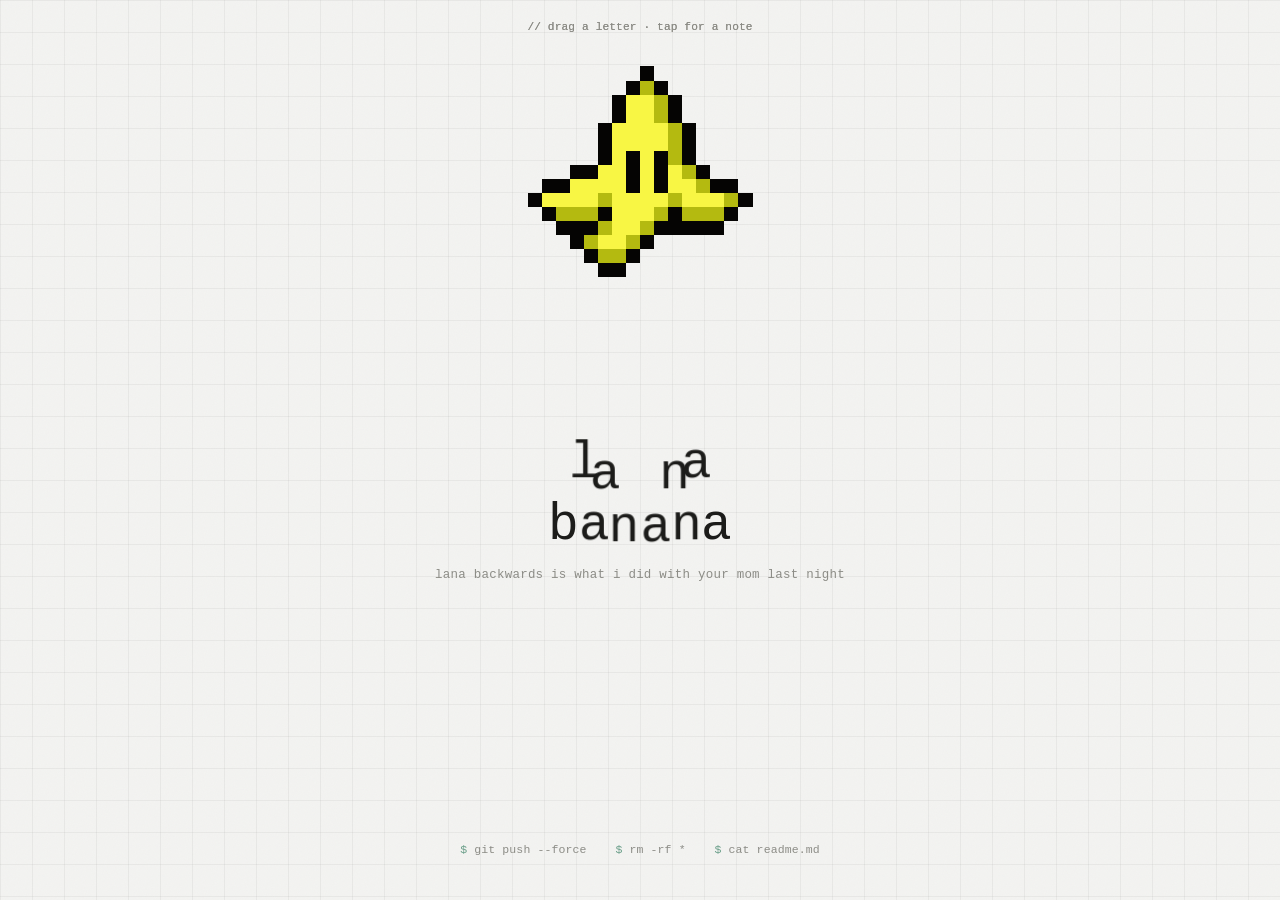
==== index.html @ d3b27286 "lana banana" ====
<!doctype html>
<html lang="en">
  <head>
    <meta charset="UTF-8" />
    <meta
      name="viewport"
      content="width=device-width, initial-scale=1.0, maximum-scale=1.0, user-scalable=no, viewport-fit=cover"
    />
    <meta name="theme-color" content="#f3f3f1" />
    <link
      rel="icon"
      type="image/svg+xml"
      href="data:image/svg+xml,%3Csvg xmlns='http://www.w3.org/2000/svg' viewBox='0 0 64 64'%3E%3Crect width='64' height='64' rx='14' fill='%232f7a5c'/%3E%3Ctext x='9' y='43' font-family='monospace' font-weight='bold' font-size='28' fill='%23fdfdfc'%3E%3E_%3C/text%3E%3C/svg%3E"
    />
    <!-- Primary -->
    <title>-$</title>
    <meta
      name="description"
      content="Friendly developer, pixel artist, and yuri lover. Building cute projects, apps, websites, and sharing things I enjoy."
    />

    <!-- Open Graph (Discord, Facebook, LinkedIn, etc.) -->
    <meta property="og:type" content="website" />
    <meta property="og:site_name" content="Lana" />
    <meta property="og:title" content="-$" />
    <meta
      property="og:description"
      content="Friendly developer, pixel artist, and yuri lover. Building cute projects, apps, websites, and sharing things I enjoy."
    />
    <meta property="og:url" content="https://www.lannna.ca/" />

    <meta property="og:image" content="https://www.lannna.ca/preview.png" />
    <meta
      property="og:image:secure_url"
      content="https://www.lannna.ca/preview.png"
    />
    <meta property="og:image:width" content="1200" />
    <meta property="og:image:height" content="630" />
    <meta property="og:image:type" content="image/png" />

    <!-- Twitter / X -->
    <meta name="twitter:card" content="summary_large_image" />
    <meta name="twitter:title" content="-$" />
    <meta
      name="twitter:description"
      content="Friendly developer, pixel artist, and yuri lover. Building cute projects, apps, websites, and sharing things I enjoy."
    />
    <meta name="twitter:image" content="https://www.lannna.ca/preview.png" />

    <!-- Browser theme -->
    <meta name="theme-color" content="#2f7a5c" />

    <!-- Discord -->
    <meta name="theme-color" content="#2f7a5c" />
    <title>~$</title>
    <style>
      :root {
        --bg: #f3f3f1;
        --card: #fdfdfc;
        --ink: #1c1c1a;
        --accent: #2f7a5c;
        --dim: #8c8c86;
        --line: #dcdcd6;
        --mono:
          "SFMono-Regular", Consolas, "Liberation Mono", Menlo, "Courier New",
          monospace;
      }

      * {
        box-sizing: border-box;
        -webkit-tap-highlight-color: transparent;
      }

      html,
      body {
        margin: 0;
        padding: 0;
        height: 100%;
        background: var(--bg);
        overflow: hidden;
        overscroll-behavior: none;
        touch-action: none;
        -webkit-user-select: none;
        user-select: none;
        -webkit-touch-callout: none;
      }

      body {
        position: relative;
        display: flex;
        flex-direction: column;
        align-items: center;
        justify-content: center;
        font-family: var(--mono);
        cursor: none;
        /* iOS/Android safe areas (notches, home indicator) */
        padding: env(safe-area-inset-top) env(safe-area-inset-right)
          env(safe-area-inset-bottom) env(safe-area-inset-left);
      }

      /* Only fine-pointer (mouse/trackpad) devices get the faux cursor */
      @media (hover: none), (pointer: coarse) {
        body {
          cursor: auto;
        }
        .cursor-box,
        .cursor-caret {
          display: none !important;
        }
      }

      /* ---------- Background texture ---------- */
      .dotgrid {
        position: fixed;
        inset: 0;
        z-index: 0;
        pointer-events: none;
        background-image:
          linear-gradient(rgba(0, 0, 0, 0.045) 1px, transparent 1px),
          linear-gradient(90deg, rgba(0, 0, 0, 0.045) 1px, transparent 1px);
        background-size: 32px 32px;
      }

      .grain {
        position: fixed;
        inset: -50px;
        z-index: 1;
        pointer-events: none;
        opacity: 0.03;
        mix-blend-mode: multiply;
        background-image: url("data:image/svg+xml,%3Csvg xmlns='http://www.w3.org/2000/svg' width='120' height='120'%3E%3Cfilter id='n'%3E%3CfeTurbulence type='fractalNoise' baseFrequency='0.9' numOctaves='2' stitchTiles='stitch'/%3E%3C/filter%3E%3Crect width='100%25' height='100%25' filter='url(%23n)'/%3E%3C/svg%3E");
      }

      canvas {
        position: fixed;
        top: 0;
        left: 0;
        width: 100%;
        height: 100%;
        pointer-events: none;
        z-index: 2;
      }

      /* ---------- Cursor: precise dot + smooth trailing ring ---------- */
      .cursor-caret {
        position: fixed;
        top: 50%;
        left: 50%;
        width: 6px;
        height: 6px;
        border-radius: 50%;
        background: var(--accent);
        pointer-events: none;
        z-index: 8;
        opacity: 0;
        transform: translate(-50%, -50%) scale(1);
        transition:
          transform 0.15s ease,
          opacity 0.15s ease;
      }

      .cursor-caret.ready {
        opacity: 1;
      }

      .cursor-caret.active {
        transform: translate(-50%, -50%) scale(1.8);
        opacity: 0.6;
      }

      .cursor-box {
        position: fixed;
        top: 50%;
        left: 50%;
        width: 30px;
        height: 30px;
        border-radius: 50%;
        border: 1.5px solid rgba(28, 28, 26, 0.28);
        pointer-events: none;
        z-index: 7;
        opacity: 0;
        transform: translate(-50%, -50%) scale(1);
        transition:
          width 0.25s cubic-bezier(0.16, 1, 0.3, 1),
          height 0.25s cubic-bezier(0.16, 1, 0.3, 1),
          border-color 0.25s ease,
          background-color 0.25s ease,
          opacity 0.2s ease;
      }

      .cursor-box.ready {
        opacity: 1;
      }

      .cursor-box.hover {
        width: 56px;
        height: 56px;
        border-color: rgba(47, 122, 92, 0.55);
        background-color: rgba(47, 122, 92, 0.06);
      }

      .cursor-box.active {
        width: 22px;
        height: 22px;
        border-color: rgba(47, 122, 92, 0.9);
      }

      .ripple {
        position: fixed;
        top: 0;
        left: 0;
        width: 14px;
        height: 14px;
        border-radius: 3px;
        border: 1px solid rgba(47, 122, 92, 0.5);
        pointer-events: none;
        z-index: 8;
        transform: translate(-50%, -50%) scale(1);
        opacity: 0.8;
        transition:
          transform 0.5s ease-out,
          opacity 0.5s ease-out;
      }

      /* ---------- Top tagline ---------- */
      .topbar {
        position: fixed;
        top: calc(1.3rem + env(safe-area-inset-top));
        left: 0;
        right: 0;
        z-index: 5;
        display: flex;
        flex-direction: column;
        align-items: center;
        gap: 0.5rem;
        padding: 0 1rem;
        text-align: center;
      }

      footer {
        margin: 0;
        font-family: var(--mono);
        font-size: 0.7rem;
        letter-spacing: 0.01em;
        color: var(--dim);
      }

      @media (hover: none), (pointer: coarse) {
        footer {
          font-size: 0.66rem;
        }
      }

      #phrase {
        position: relative;
        z-index: 3;
        display: flex;
        flex-direction: column;
        align-items: center;
        gap: 0.4em;
        max-width: 92vw;
      }

      .subtitle {
        position: relative;
        z-index: 3;
        margin: 0.9rem 0 0;
        font-family: var(--mono);
        font-size: 0.78rem;
        letter-spacing: 0.02em;
        color: var(--dim);
        text-align: center;
        max-width: 90vw;
        user-select: none;
      }

      .line {
        display: flex;
        justify-content: center;
        flex-wrap: nowrap;
      }

      .letter {
        display: inline-block;
        font-size: clamp(1.5rem, 9vw, 3.2rem);
        color: var(--ink);
        cursor: grab;
        will-change: transform;
        transition: color 0.15s ease;
        touch-action: none;
      }

      /* Tablet / small-desktop step so it doesn't get oversized */
      @media (min-width: 480px) {
        .letter {
          font-size: clamp(1.8rem, 6vw, 3.2rem);
        }
      }

      .letter.space {
        width: 0.5em;
        cursor: default;
      }
      .letter.punct {
        color: var(--dim);
      }

      .letter.pop {
        color: var(--accent);
      }

      .letter.dragging {
        color: var(--accent);
        cursor: grabbing;
      }

      .controls {
        position: fixed;
        bottom: calc(2.2rem + env(safe-area-inset-bottom));
        left: 0;
        right: 0;
        display: flex;
        justify-content: center;
        flex-wrap: wrap;
        gap: 1.2rem 1.4rem;
        padding: 0 1rem;
        z-index: 5;
      }

      .controls button {
        background: none;
        border: none;
        font-family: var(--mono);
        font-size: 0.72rem;
        letter-spacing: 0.01em;
        color: var(--dim);
        cursor: pointer;
        padding: 0.5rem 0.2rem;
        border-bottom: 1px solid transparent;
        transition:
          color 0.2s ease,
          border-color 0.2s ease;
        white-space: nowrap;
        touch-action: manipulation;
        -webkit-user-select: none;
        user-select: none;
      }

      .controls button::before {
        content: "$ ";
        color: var(--accent);
        opacity: 0.7;
      }

      .controls button:hover,
      .controls button:focus-visible {
        color: var(--ink);
        border-color: var(--dim);
      }

      @media (max-width: 420px) {
        .controls {
          gap: 0.9rem 1rem;
          bottom: calc(1.6rem + env(safe-area-inset-bottom));
        }
        .controls button {
          font-size: 0.66rem;
        }
      }

      /* ---------- Modal ---------- */
      .modal-overlay {
        position: fixed;
        inset: 0;
        z-index: 9;
        background: rgba(20, 20, 18, 0.18);
        backdrop-filter: blur(3px);
        display: flex;
        align-items: center;
        justify-content: center;
        opacity: 0;
        pointer-events: none;
        transition: opacity 0.25s ease;
        touch-action: none;
        padding: calc(1rem + env(safe-area-inset-top))
          calc(1rem + env(safe-area-inset-right))
          calc(1rem + env(safe-area-inset-bottom))
          calc(1rem + env(safe-area-inset-left));
      }

      .modal-overlay.active {
        opacity: 1;
        pointer-events: auto;
      }

      .modal-card {
        background: var(--card);
        border: 1px solid var(--line);
        border-radius: 6px;
        padding: 0;
        max-width: 420px;
        width: 100%;
        max-height: 86vh;
        overflow-y: auto;
        box-shadow: 0 24px 60px rgba(0, 0, 0, 0.14);
        transform: translateY(10px) scale(0.98);
        transition: transform 0.25s ease;
        position: relative;
        cursor: default;
        font-family: var(--mono);
        touch-action: pan-y;
        -webkit-user-select: text;
        user-select: text;
      }

      .modal-overlay.active .modal-card {
        transform: translateY(0) scale(1);
      }

      .modal-titlebar {
        display: flex;
        align-items: center;
        gap: 0.4rem;
        padding: 0.6rem 0.8rem;
        background: #ececea;
        border-bottom: 1px solid var(--line);
        font-size: 0.7rem;
        color: var(--dim);
      }

      .modal-titlebar .dot {
        width: 9px;
        height: 9px;
        border-radius: 50%;
        background: #d9d5cf;
      }

      .modal-body {
        padding: 1.8rem 1.8rem 2rem;
      }

      .modal-body .comment {
        color: var(--dim);
        font-size: 0.78rem;
        margin: 0 0 0.9rem;
      }

      .modal-body .line1 {
        margin: 0;
        font-size: 0.86rem;
        line-height: 1.7;
        word-break: break-word;
      }
      .modal-body .kw {
        color: #5a5ad6;
      }
      .modal-body .str {
        color: var(--accent);
      }
      .modal-body .fn {
        color: #b5566a;
      }

      .modal-links {
        display: flex;
        flex-direction: column;
        gap: 0.55rem;
        margin-top: 1.2rem;
        padding-top: 1rem;
        border-top: 1px solid var(--line);
      }

      .modal-link-row {
        display: flex;
        align-items: center;
        justify-content: space-between;
        gap: 0.5rem;
      }

      .modal-link {
        display: inline-flex;
        align-items: center;
        gap: 0.5rem;
        font-size: 0.78rem;
        color: var(--ink);
        text-decoration: none;
        width: fit-content;
        padding: 0.15rem 0;
        border-bottom: 1px solid transparent;
        transition:
          color 0.2s ease,
          border-color 0.2s ease;
        min-width: 0;
      }

      .modal-link span {
        overflow: hidden;
        text-overflow: ellipsis;
        white-space: nowrap;
      }

      .modal-link svg {
        flex-shrink: 0;
        color: var(--dim);
        transition: color 0.2s ease;
      }

      .modal-link:hover,
      .modal-link:focus-visible {
        color: var(--accent);
        border-color: var(--accent);
      }

      .modal-link:hover svg,
      .modal-link:focus-visible svg {
        color: var(--accent);
      }

      .copy-btn {
        flex-shrink: 0;
        display: inline-flex;
        align-items: center;
        justify-content: center;
        width: 26px;
        height: 26px;
        border-radius: 4px;
        border: none;
        background: none;
        color: var(--dim);
        cursor: pointer;
        padding: 0;
        touch-action: manipulation;
        transition:
          color 0.2s ease,
          background-color 0.2s ease;
        position: relative;
      }

      .copy-btn:hover,
      .copy-btn:focus-visible {
        color: var(--accent);
        background-color: rgba(47, 122, 92, 0.08);
      }

      .copy-btn svg {
        width: 13px;
        height: 13px;
      }

      .copy-btn .copy-icon,
      .copy-btn .check-icon {
        position: absolute;
        transition:
          opacity 0.15s ease,
          transform 0.15s ease;
      }

      .copy-btn .check-icon {
        opacity: 0;
        transform: scale(0.6);
        color: var(--accent);
      }

      .copy-btn.copied .copy-icon {
        opacity: 0;
        transform: scale(0.6);
      }

      .copy-btn.copied .check-icon {
        opacity: 1;
        transform: scale(1);
      }

      .copy-btn.copied {
        color: var(--accent);
      }

      .copy-toast {
        position: fixed;
        left: 50%;
        bottom: calc(2.2rem + env(safe-area-inset-bottom) + 4.4rem);
        transform: translateX(-50%) translateY(6px);
        background: var(--ink);
        color: var(--bg);
        font-family: var(--mono);
        font-size: 0.7rem;
        padding: 0.4rem 0.7rem;
        border-radius: 4px;
        opacity: 0;
        pointer-events: none;
        z-index: 10;
        transition:
          opacity 0.2s ease,
          transform 0.2s ease;
        white-space: nowrap;
      }

      .copy-toast.visible {
        opacity: 0.92;
        transform: translateX(-50%) translateY(0);
      }

      .modal-close {
        position: absolute;
        top: 0.4rem;
        right: 0.6rem;
        background: none;
        border: none;
        font-size: 1.4rem;
        line-height: 1;
        color: var(--dim);
        cursor: pointer;
        padding: 0.5rem;
        touch-action: manipulation;
      }

      .modal-close:hover {
        color: var(--ink);
      }

      .banana-gif {
        width: 220px; /* mobile default */
        height: auto;
        image-rendering: pixelated;

        margin-top: -90px;
        margin-bottom: 14px;

        z-index: 3;
        pointer-events: auto;
        cursor: pointer;

        animation: bananaFloat 5s cubic-bezier(0.45, 0.05, 0.55, 0.95) infinite;
        transform-origin: center bottom;
        will-change: transform;
      }

      .banana-gif.squish {
        animation: bananaSquish 0.4s ease;
      }

      @keyframes bananaSquish {
        0% {
          transform: scale(1, 1);
        }
        30% {
          transform: scale(1.18, 0.82);
        }
        55% {
          transform: scale(0.9, 1.12);
        }
        75% {
          transform: scale(1.05, 0.96);
        }
        100% {
          transform: scale(1, 1);
        }
      }

      @media (min-width: 769px) {
        .banana-gif {
          width: 450px; /* increase desktop size */
          margin-top: -350px; /* adjust if needed */
        }
      }
    </style>
  </head>
  <body>
    <div class="dotgrid"></div>
    <div class="grain"></div>
    <canvas id="trail"></canvas>

    <div class="cursor-box" id="ring"></div>
    <div class="cursor-caret" id="dot"></div>

    <div class="topbar">
      <footer>// drag a letter · tap for a note</footer>
    </div>

    <div class="topbar">
      <footer>// drag a letter · tap for a note</footer>
    </div>

    <img src="banana.gif" class="banana-gif" alt="Lana Banana" />

    <div id="phrase"></div>
    <p class="subtitle">
      lana backwards is what i did with your mom last night
    </p>
    <div class="controls">
      <button id="gravityBtn">git push --force</button>
      <button id="shuffleBtn">rm -rf *</button>
      <button id="noteBtn">cat readme.md</button>
    </div>

    <div class="modal-overlay" id="modalOverlay">
      <div class="modal-card">
        <div class="modal-titlebar">
          <span class="dot"></span>
          <span>readme.md</span>
        </div>
        <button class="modal-close" id="modalClose" aria-label="Close">
          &times;
        </button>
        <div class="modal-body">
          <p class="comment">// a note from the build</p>
          <p class="line1">
            <span class="kw">const</span> me =
            <span class="str">"full-stack developer"</span>;
          </p>
          <p class="line1"><span class="fn">console</span>.log(me);</p>
          <p class="comment" style="margin-top: 1rem">
            I'm your friendly developer, DMs always open feel free to talk about
            anything.
          </p>
          <div class="modal-links">
            <div class="modal-link-row">
              <a
                class="modal-link"
                href="https://github.com/bluenotthecolor"
                target="_blank"
                rel="noopener noreferrer"
              >
                <svg
                  viewBox="0 0 16 16"
                  width="15"
                  height="15"
                  aria-hidden="true"
                >
                  <path
                    fill="currentColor"
                    d="M8 0C3.58 0 0 3.58 0 8c0 3.54 2.29 6.53 5.47 7.59.4.07.55-.17.55-.38
                    0-.19-.01-.82-.01-1.49-2.01.37-2.53-.49-2.69-.94-.09-.23-.48-.94-.82-1.13
                    -.28-.15-.68-.52-.01-.53.63-.01 1.08.58 1.23.82.72 1.21 1.87.87 2.33.66.07-.52.28-.87.51-1.07
                    -1.78-.2-3.64-.89-3.64-3.95 0-.87.31-1.59.82-2.15-.08-.2-.36-1.02.08-2.12
                    0 0 .67-.21 2.2.82.64-.18 1.32-.27 2-.27.68 0 1.36.09 2 .27
                    1.53-1.04 2.2-.82 2.2-.82.44 1.1.16 1.92.08 2.12.51.56.82 1.27.82 2.15
                    0 3.07-1.87 3.75-3.65 3.95.29.25.54.73.54 1.48 0 1.07-.01 1.93-.01
                    2.2 0 .21.15.46.55.38A8.01 8.01 0 0 0 16 8c0-4.42-3.58-8-8-8z"
                  />
                </svg>
                <span>github.com/bluenotthecolor</span>
              </a>
              <button
                class="copy-btn"
                type="button"
                data-copy="https://github.com/bluenotthecolor"
                aria-label="Copy GitHub link"
              >
                <svg
                  class="copy-icon"
                  viewBox="0 0 16 16"
                  fill="none"
                  aria-hidden="true"
                >
                  <rect
                    x="5.5"
                    y="5.5"
                    width="8"
                    height="9"
                    rx="1.3"
                    stroke="currentColor"
                    stroke-width="1.3"
                  />
                  <path
                    d="M3.3 10.2V3.8A1.3 1.3 0 0 1 4.6 2.5h6"
                    stroke="currentColor"
                    stroke-width="1.3"
                    stroke-linecap="round"
                  />
                </svg>
                <svg
                  class="check-icon"
                  viewBox="0 0 16 16"
                  fill="none"
                  aria-hidden="true"
                >
                  <path
                    d="M3 8.5L6.2 11.5L13 4.5"
                    stroke="currentColor"
                    stroke-width="1.6"
                    stroke-linecap="round"
                    stroke-linejoin="round"
                  />
                </svg>
              </button>
            </div>
            <div class="modal-link-row">
              <a
                class="modal-link"
                href="https://discord.com/users/1244917548898717779"
                target="_blank"
                rel="noopener noreferrer"
              >
                <svg
                  viewBox="0 0 16 16"
                  width="15"
                  height="15"
                  aria-hidden="true"
                >
                  <path
                    fill="currentColor"
                    d="M13.55 2.9A13.4 13.4 0 0 0 10.4 1.9c-.15.27-.31.62-.42.9a12.4 12.4 0 0 0-3.96 0
                    c-.12-.28-.28-.63-.43-.9A13.3 13.3 0 0 0 2.45 2.9C.6 5.66.09 8.35.34 11
                    a13.5 13.5 0 0 0 4.06 2.05c.33-.44.62-.92.86-1.42-.47-.18-.92-.4-1.35-.66
                    .11-.08.22-.17.33-.25a9.6 9.6 0 0 0 8.14 0c.11.08.22.17.33.25
                    -.43.26-.88.48-1.35.66.24.5.53.98.86 1.42A13.5 13.5 0 0 0 15.66 11
                    c.3-3.08-.5-5.75-2.11-8.1ZM5.68 9.4c-.61 0-1.11-.56-1.11-1.24
                    0-.68.49-1.24 1.11-1.24.63 0 1.13.57 1.12 1.24 0 .68-.49 1.24-1.12 1.24Zm4.64 0
                    c-.61 0-1.11-.56-1.11-1.24 0-.68.49-1.24 1.11-1.24.63 0 1.13.57 1.12 1.24
                    0 .68-.49 1.24-1.12 1.24Z"
                  />
                </svg>
                <span>discord</span>
              </a>
              <button
                class="copy-btn"
                type="button"
                data-copy="https://discord.com/users/1244917548898717779"
                aria-label="Copy Discord link"
              >
                <svg
                  class="copy-icon"
                  viewBox="0 0 16 16"
                  fill="none"
                  aria-hidden="true"
                >
                  <rect
                    x="5.5"
                    y="5.5"
                    width="8"
                    height="9"
                    rx="1.3"
                    stroke="currentColor"
                    stroke-width="1.3"
                  />
                  <path
                    d="M3.3 10.2V3.8A1.3 1.3 0 0 1 4.6 2.5h6"
                    stroke="currentColor"
                    stroke-width="1.3"
                    stroke-linecap="round"
                  />
                </svg>
                <svg
                  class="check-icon"
                  viewBox="0 0 16 16"
                  fill="none"
                  aria-hidden="true"
                >
                  <path
                    d="M3 8.5L6.2 11.5L13 4.5"
                    stroke="currentColor"
                    stroke-width="1.6"
                    stroke-linecap="round"
                    stroke-linejoin="round"
                  />
                </svg>
              </button>
            </div>
          </div>
        </div>
      </div>
    </div>

    <div class="copy-toast" id="copyToast">copied to clipboard</div>

    <script>
      const isCoarsePointer = window.matchMedia(
        "(hover: none), (pointer: coarse)",
      ).matches;
      const prefersReducedMotion = window.matchMedia(
        "(prefers-reduced-motion: reduce)",
      ).matches;

      const lines = ["lana", "banana"];
      const phraseEl = document.getElementById("phrase");

      const letters = [];
      lines.forEach((lineText) => {
        const lineEl = document.createElement("div");
        lineEl.className = "line";
        phraseEl.appendChild(lineEl);
        [...lineText].forEach((ch) => {
          const span = document.createElement("span");
          span.textContent = ch === " " ? "\u00A0" : ch;
          span.className = "letter" + (ch === " " ? " space" : "");
          lineEl.appendChild(span);
          letters.push({ el: span, isSpace: ch === " " });
        });
      });

      let mouse = { x: window.innerWidth / 2, y: window.innerHeight / 2 };
      let gravityOn = false;

      function measure() {
        letters.forEach((l) => {
          const r = l.el.getBoundingClientRect();
          l.home = { x: r.left + r.width / 2, y: r.top + r.height / 2 };
          l.w = r.width;
          l.h = r.height;
          if (l.dx === undefined) {
            l.dx = 0;
            l.dy = 0;
            l.vx = 0;
            l.vy = 0;
          }
        });
      }
      measure();

      const bananaGif = document.querySelector(".banana-gif");

      if (bananaGif) {
        if (bananaGif.complete) {
          measure();
        } else {
          bananaGif.addEventListener("load", () => {
            measure();
          });
        }
      }

      let resizeTimer = null;
      function handleResize() {
        clearTimeout(resizeTimer);
        resizeTimer = setTimeout(() => {
          measure();
          resizeCanvas();
        }, 80);
      }
      window.addEventListener("resize", handleResize);
      window.addEventListener("orientationchange", handleResize);

      // ---------- Cursor (skipped entirely on touch devices) ----------
      const dot = document.getElementById("dot");
      const ring = document.getElementById("ring");
      let ringPos = { x: mouse.x, y: mouse.y };
      let cursorReady = false;

      if (!isCoarsePointer) {
        window.addEventListener("pointermove", (e) => {
          if (e.pointerType && e.pointerType !== "mouse") return;
          dot.style.left = e.clientX + "px";
          dot.style.top = e.clientY + "px";
          if (!cursorReady) {
            cursorReady = true;
            ringPos.x = e.clientX;
            ringPos.y = e.clientY;
            ring.style.left = e.clientX + "px";
            ring.style.top = e.clientY + "px";
            dot.classList.add("ready");
            ring.classList.add("ready");
          }
        });

        document
          .querySelectorAll(
            ".letter:not(.space), .controls button, .modal-close, a, .copy-btn, .banana-gif",
          )
          .forEach((el) => {
            el.addEventListener("pointerenter", (e) => {
              if (e.pointerType === "mouse") ring.classList.add("hover");
            });
            el.addEventListener("pointerleave", (e) => {
              if (e.pointerType === "mouse") ring.classList.remove("hover");
            });
          });

        window.addEventListener("pointerdown", (e) => {
          if (e.pointerType === "mouse") {
            ring.classList.add("active");
            dot.classList.add("active");
          }
        });
        window.addEventListener("pointerup", () => {
          ring.classList.remove("active");
          dot.classList.remove("active");
        });
      }

      // Track pointer position for the physics repel effect (all pointer types)
      window.addEventListener(
        "pointermove",
        (e) => {
          mouse.x = e.clientX;
          mouse.y = e.clientY;
        },
        { passive: true },
      );
      window.addEventListener("pointerleave", () => {
        mouse.x = -9999;
        mouse.y = -9999;
      });
      window.addEventListener("pointercancel", () => {
        mouse.x = -9999;
        mouse.y = -9999;
      });

      function spawnRipple(x, y) {
        const r = document.createElement("div");
        r.className = "ripple";
        r.style.left = x + "px";
        r.style.top = y + "px";
        document.body.appendChild(r);
        requestAnimationFrame(() => {
          r.style.transform = "translate(-50%, -50%) scale(2.6)";
          r.style.opacity = "0";
        });
        setTimeout(() => r.remove(), 500);
      }

      // ---------- Minimal pixel trail ----------
      const trailCanvas = document.getElementById("trail");
      const trailCtx = trailCanvas.getContext("2d");
      let W, H, DPR;
      function resizeCanvas() {
        DPR = Math.min(window.devicePixelRatio || 1, 2);
        W = window.innerWidth;
        H = window.innerHeight;
        trailCanvas.width = W * DPR;
        trailCanvas.height = H * DPR;
        trailCtx.setTransform(DPR, 0, 0, DPR, 0, 0);
      }
      resizeCanvas();

      const trailParticles = [];
      const MAX_TRAIL = isCoarsePointer ? 60 : 200;
      let lastTX = null,
        lastTY = null;
      window.addEventListener(
        "pointermove",
        (e) => {
          const x = e.clientX,
            y = e.clientY;
          if (lastTX !== null) {
            const dist = Math.hypot(x - lastTX, y - lastTY);
            if (
              dist > 5 &&
              Math.random() < 0.6 &&
              trailParticles.length < MAX_TRAIL
            ) {
              trailParticles.push({
                x,
                y,
                vx: (Math.random() - 0.5) * 0.15,
                vy: (Math.random() - 0.5) * 0.15,
                life: 1,
                size: Math.random() * 2 + 2,
              });
            }
          }
          lastTX = x;
          lastTY = y;
        },
        { passive: true },
      );

      function drawTrail() {
        trailCtx.clearRect(0, 0, W, H);
        for (let i = trailParticles.length - 1; i >= 0; i--) {
          const p = trailParticles[i];
          p.x += p.vx;
          p.y += p.vy;
          p.life -= 0.04;
          if (p.life <= 0) {
            trailParticles.splice(i, 1);
            continue;
          }
          trailCtx.fillStyle = `rgba(47,122,92,${p.life * 0.35})`;
          const s = p.size * p.life;
          trailCtx.fillRect(p.x - s / 2, p.y - s / 2, s, s);
        }
      }

      // ---------- Sound (8-bit blip) ----------
      let audioCtx = null;
      function getAudioCtx() {
        if (!audioCtx)
          audioCtx = new (window.AudioContext || window.webkitAudioContext)();
        if (audioCtx.state === "suspended") audioCtx.resume();
        return audioCtx;
      }
      const scale = [
        261.63, 293.66, 329.63, 392.0, 440.0, 523.25, 587.33, 659.25, 783.99,
        880.0, 1046.5,
      ];

      function pluck(freq) {
        try {
          const ac = getAudioCtx();
          const now = ac.currentTime;
          const osc = ac.createOscillator();
          const gain = ac.createGain();
          osc.type = "square";
          osc.frequency.setValueAtTime(freq, now);
          gain.gain.setValueAtTime(0.0001, now);
          gain.gain.exponentialRampToValueAtTime(0.22, now + 0.005);
          gain.gain.exponentialRampToValueAtTime(0.0001, now + 0.18);
          osc.connect(gain);
          gain.connect(ac.destination);
          osc.start(now);
          osc.stop(now + 0.18);
        } catch (err) {
          /* audio not available (autoplay policies, etc.) — fail silently */
        }
      }

      // Comedic "boing" for the banana — pitch dips then bounces back up
      function bananaBoing() {
        try {
          const ac = getAudioCtx();
          const now = ac.currentTime;
          const osc = ac.createOscillator();
          const gain = ac.createGain();
          osc.type = "sine";
          osc.frequency.setValueAtTime(700, now);
          osc.frequency.exponentialRampToValueAtTime(140, now + 0.28);
          osc.frequency.exponentialRampToValueAtTime(420, now + 0.42);
          gain.gain.setValueAtTime(0.0001, now);
          gain.gain.exponentialRampToValueAtTime(0.28, now + 0.02);
          gain.gain.exponentialRampToValueAtTime(0.0001, now + 0.48);
          osc.connect(gain);
          gain.connect(ac.destination);
          osc.start(now);
          osc.stop(now + 0.48);
        } catch (err) {
          /* audio not available — fail silently */
        }
      }

      function popLetter(l, index, withImpulse) {
        if (l.isSpace) return;
        pluck(scale[index % scale.length]);
        l.el.classList.add("pop");
        setTimeout(() => l.el.classList.remove("pop"), 200);
        if (withImpulse) {
          l.vx += (Math.random() - 0.5) * 6;
          l.vy -= Math.random() * 5 + 2;
        }
      }

      // ---------- Drag & fling ----------
      let dragging = null;
      let dragOffset = { x: 0, y: 0 };
      let lastDragPos = null;
      let dragPointerId = null;

      // Radius for picking up a letter — a bit larger on touch for fat fingers
      const PICK_RADIUS = isCoarsePointer ? 46 : 60;

      function findNearest(x, y, radius) {
        let nearest = null,
          nearestDist = Infinity,
          nearestIndex = -1;
        letters.forEach((l, i) => {
          if (l.isSpace) return;
          const ax = l.home.x + l.dx,
            ay = l.home.y + l.dy;
          const d = Math.hypot(x - ax, y - ay);
          if (d < nearestDist) {
            nearestDist = d;
            nearest = l;
            nearestIndex = i;
          }
        });
        if (nearest && nearestDist < radius)
          return { l: nearest, i: nearestIndex };
        return null;
      }

      window.addEventListener(
        "pointerdown",
        (e) => {
          if (
            e.target.closest(".modal-card") ||
            e.target.closest(".controls") ||
            e.target.closest(".topbar") ||
            e.target.closest(".modal-overlay") ||
            e.target.closest(".banana-gif")
          )
            return;

          spawnRipple(e.clientX, e.clientY);
          const found = findNearest(e.clientX, e.clientY, PICK_RADIUS);
          if (found) {
            e.preventDefault();
            dragging = found.l;
            dragPointerId = e.pointerId;
            if (dragging.el.setPointerCapture) {
              try {
                dragging.el.setPointerCapture(e.pointerId);
              } catch (err) {}
            }
            dragging.el.classList.add("dragging");
            const curX = dragging.home.x + dragging.dx;
            const curY = dragging.home.y + dragging.dy;
            dragOffset.x = curX - e.clientX;
            dragOffset.y = curY - e.clientY;
            lastDragPos = {
              x: e.clientX,
              y: e.clientY,
              t: performance.now(),
            };
            popLetter(found.l, found.i, false);
          }
        },
        { passive: false },
      );

      window.addEventListener(
        "pointermove",
        (e) => {
          if (
            dragging &&
            (dragPointerId === null || e.pointerId === dragPointerId)
          ) {
            e.preventDefault();
            const targetX = e.clientX + dragOffset.x;
            const targetY = e.clientY + dragOffset.y;
            dragging.dx = targetX - dragging.home.x;
            dragging.dy = targetY - dragging.home.y;

            const now = performance.now();
            const dt = Math.max(now - lastDragPos.t, 1);
            dragging.vx = ((e.clientX - lastDragPos.x) / dt) * 16;
            dragging.vy = ((e.clientY - lastDragPos.y) / dt) * 16;
            lastDragPos = { x: e.clientX, y: e.clientY, t: now };
          }
        },
        { passive: false },
      );

      function endDrag() {
        if (dragging) {
          dragging.el.classList.remove("dragging");
          dragging = null;
          dragPointerId = null;
        }
      }
      window.addEventListener("pointerup", endDrag);
      window.addEventListener("pointercancel", endDrag);

      // ---------- Buttons ----------
      const gravityBtn = document.getElementById("gravityBtn");
      gravityBtn.addEventListener("click", () => {
        gravityOn = !gravityOn;
        gravityBtn.textContent = gravityOn ? "git revert" : "git push --force";
      });

      const shuffleBtn = document.getElementById("shuffleBtn");
      shuffleBtn.addEventListener("click", () => {
        letters.forEach((l, i) => {
          if (l.isSpace) return;
          l.vx += (Math.random() - 0.5) * 14;
          l.vy += (Math.random() - 0.5) * 14 - 4;
          setTimeout(() => popLetter(l, i, false), i * 35);
        });
      });

      // ---------- Banana click ----------
      if (bananaGif) {
        bananaGif.addEventListener("click", () => {
          bananaBoing();
          bananaGif.classList.remove("squish");
          void bananaGif.offsetWidth; // restart animation if clicked rapidly
          bananaGif.classList.add("squish");
        });
        bananaGif.addEventListener("animationend", (e) => {
          if (e.animationName === "bananaSquish")
            bananaGif.classList.remove("squish");
        });
      }

      // ---------- Modal ----------
      const modalOverlay = document.getElementById("modalOverlay");
      const noteBtn = document.getElementById("noteBtn");
      const modalClose = document.getElementById("modalClose");

      function openModal() {
        modalOverlay.classList.add("active");
      }
      function closeModal() {
        modalOverlay.classList.remove("active");
      }

      noteBtn.addEventListener("click", openModal);
      modalClose.addEventListener("click", closeModal);
      modalOverlay.addEventListener("click", (e) => {
        if (e.target === modalOverlay) closeModal();
      });
      window.addEventListener("keydown", (e) => {
        if (e.key === "Escape") closeModal();
      });

      // ---------- Click-to-copy links ----------
      const copyToast = document.getElementById("copyToast");
      let copyToastTimer = null;

      function showCopyToast(message) {
        copyToast.textContent = message;
        copyToast.classList.add("visible");
        clearTimeout(copyToastTimer);
        copyToastTimer = setTimeout(() => {
          copyToast.classList.remove("visible");
        }, 1600);
      }

      async function copyValue(value) {
        try {
          if (navigator.clipboard && navigator.clipboard.writeText) {
            await navigator.clipboard.writeText(value);
          } else {
            const temp = document.createElement("textarea");
            temp.value = value;
            temp.style.position = "fixed";
            temp.style.opacity = "0";
            document.body.appendChild(temp);
            temp.select();
            document.execCommand("copy");
            document.body.removeChild(temp);
          }
          return true;
        } catch (err) {
          return false;
        }
      }

      document.querySelectorAll(".copy-btn").forEach((btn) => {
        btn.addEventListener("click", async (e) => {
          e.preventDefault();
          e.stopPropagation();
          const value = btn.getAttribute("data-copy");
          const ok = await copyValue(value);
          if (ok) {
            btn.classList.add("copied");
            showCopyToast("copied to clipboard");
            setTimeout(() => btn.classList.remove("copied"), 1400);
          } else {
            showCopyToast("couldn't copy — long-press to select instead");
          }
        });
      });

      // ---------- Physics loop ----------
      const REPEL_RADIUS = isCoarsePointer ? 70 : 90;
      const REPEL_STRENGTH = 900;
      const SPRING_K = 0.06;
      const DAMPING = 0.86;
      const GRAVITY = 0.55;

      function tick() {
        const floorY = window.innerHeight - 40;

        letters.forEach((l) => {
          if (l.isSpace || l === dragging) return;

          const curX = l.home.x + l.dx;
          const curY = l.home.y + l.dy;

          let ax = 0,
            ay = 0;

          if (gravityOn) {
            ay += GRAVITY;
          } else {
            ax += -SPRING_K * l.dx;
            ay += -SPRING_K * l.dy;
          }

          const mdx = curX - mouse.x;
          const mdy = curY - mouse.y;
          const dist = Math.hypot(mdx, mdy);
          if (dist < REPEL_RADIUS && dist > 0.01) {
            const force =
              ((1 - dist / REPEL_RADIUS) * REPEL_STRENGTH) / (dist * 10);
            ax += (mdx / dist) * force;
            ay += (mdy / dist) * force;
          }

          l.vx = (l.vx + ax) * DAMPING;
          l.vy = (l.vy + ay) * DAMPING;

          l.dx += l.vx;
          l.dy += l.vy;

          if (gravityOn) {
            const bottomLimit = floorY - l.home.y;
            if (l.dy > bottomLimit) {
              l.dy = bottomLimit;
              l.vy *= -0.35;
              l.vx *= 0.7;
            }
            const leftLimit = 20 - l.home.x;
            const rightLimit = window.innerWidth - 20 - l.home.x;
            if (l.dx < leftLimit) {
              l.dx = leftLimit;
              l.vx *= -0.4;
            }
            if (l.dx > rightLimit) {
              l.dx = rightLimit;
              l.vx *= -0.4;
            }
          }

          l.el.style.transform = `translate(${l.dx}px, ${l.dy}px)`;
        });

        if (dragging) {
          dragging.el.style.transform = `translate(${dragging.dx}px, ${dragging.dy}px)`;
        }

        if (!isCoarsePointer && cursorReady) {
          ringPos.x += (mouse.x - ringPos.x) * 0.18;
          ringPos.y += (mouse.y - ringPos.y) * 0.18;
          ring.style.left = ringPos.x + "px";
          ring.style.top = ringPos.y + "px";
        }

        drawTrail();

        requestAnimationFrame(tick);
      }
      requestAnimationFrame(tick);
    </script>
  </body>
</html>
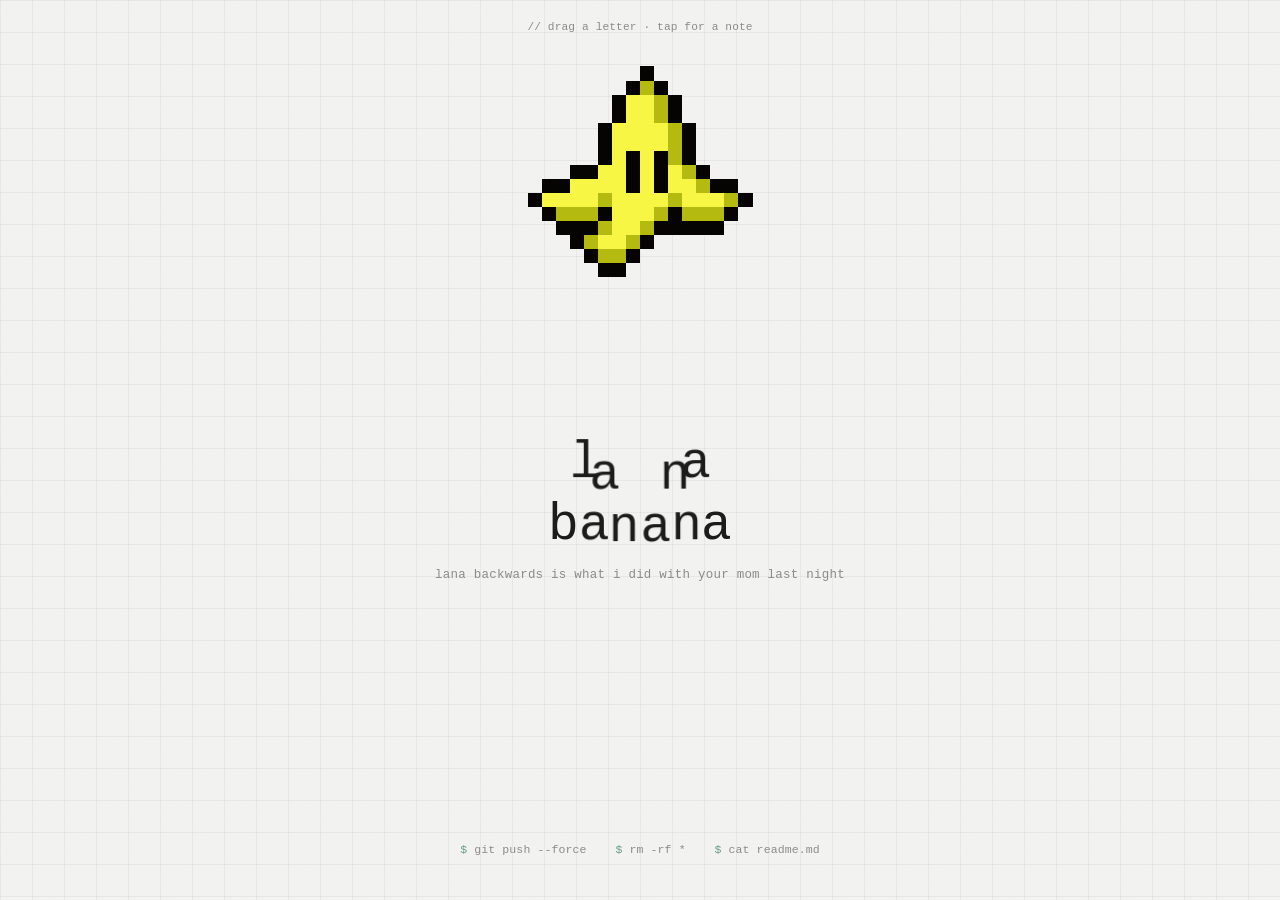
==== commit b3f94144: "lana banana" ====
--- a/index.html
+++ b/index.html
@@ -251,6 +251,22 @@
         }
       }
 
+      /* ---------- Hero (banana + text) ---------- */
+      .hero {
+        position: relative;
+        z-index: 3;
+        display: flex;
+        flex-direction: column;
+        align-items: center;
+        justify-content: center;
+      }
+
+      .text-col {
+        display: flex;
+        flex-direction: column;
+        align-items: center;
+      }
+
       #phrase {
         position: relative;
         z-index: 3;
@@ -663,6 +679,72 @@
           margin-top: -350px; /* adjust if needed */
         }
       }
+
+      /* =========================================================
+         Tablet only (portrait + landscape iPad-style widths).
+         Mobile (<700px) and desktop (>1180px) are untouched above.
+         ========================================================= */
+      @media (min-width: 700px) and (max-width: 1180px) {
+        /* Banana left, text right, vertically centered together */
+        .hero {
+          flex-direction: row;
+          align-items: center;
+          justify-content: center;
+          gap: 2.5rem;
+        }
+
+        .text-col {
+          align-items: flex-start;
+        }
+
+        #phrase {
+          align-items: flex-start;
+          max-width: 340px;
+        }
+
+        .line {
+          justify-content: flex-start;
+          flex-wrap: wrap;
+        }
+
+        .subtitle {
+          text-align: left;
+          margin-top: 0.7rem;
+          max-width: 300px;
+        }
+
+        .letter {
+          font-size: clamp(2rem, 5vw, 3rem) !important;
+        }
+
+        .banana-gif {
+          width: 260px;
+          margin-top: 0;
+          margin-bottom: 0;
+        }
+
+        /* Top tagline: a touch bigger and better spaced so it doesn't
+           feel like an afterthought next to the wider hero */
+        .topbar {
+          top: calc(1.6rem + env(safe-area-inset-top));
+        }
+
+        .topbar footer {
+          font-size: 0.82rem;
+          letter-spacing: 0.02em;
+        }
+
+        /* Bottom controls: roomier tap targets, more breathing room */
+        .controls {
+          bottom: calc(2.8rem + env(safe-area-inset-bottom));
+          gap: 1.6rem 2.4rem;
+        }
+
+        .controls button {
+          font-size: 0.82rem;
+          padding: 0.6rem 0.3rem;
+        }
+      }
     </style>
   </head>
   <body>
@@ -677,16 +759,17 @@
       <footer>// drag a letter · tap for a note</footer>
     </div>
 
-    <div class="topbar">
-      <footer>// drag a letter · tap for a note</footer>
+    <div class="hero">
+      <img src="banana.gif" class="banana-gif" alt="Lana Banana" />
+
+      <div class="text-col">
+        <div id="phrase"></div>
+        <p class="subtitle">
+          lana backwards is what i did with your mom last night
+        </p>
+      </div>
     </div>
 
-    <img src="banana.gif" class="banana-gif" alt="Lana Banana" />
-
-    <div id="phrase"></div>
-    <p class="subtitle">
-      lana backwards is what i did with your mom last night
-    </p>
     <div class="controls">
       <button id="gravityBtn">git push --force</button>
       <button id="shuffleBtn">rm -rf *</button>
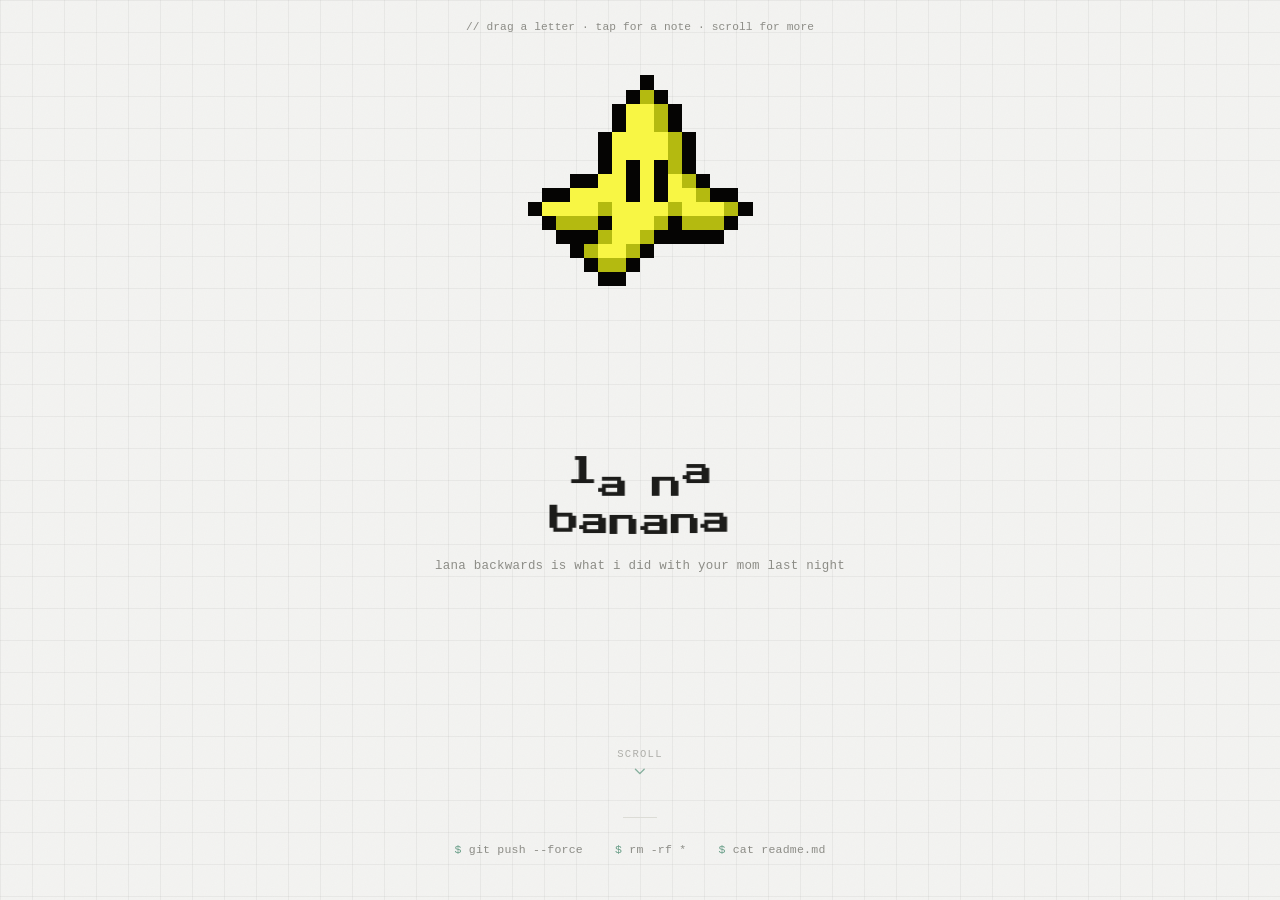
==== commit 53cc6d91: "lana" ====
--- a/index.html
+++ b/index.html
@@ -7,6 +7,12 @@
       content="width=device-width, initial-scale=1.0, maximum-scale=1.0, user-scalable=no, viewport-fit=cover"
     />
     <meta name="theme-color" content="#f3f3f1" />
+    <link rel="preconnect" href="https://fonts.googleapis.com" />
+    <link rel="preconnect" href="https://fonts.gstatic.com" crossorigin />
+    <link
+      href="https://fonts.googleapis.com/css2?family=Silkscreen:wght@400;700&display=swap"
+      rel="stylesheet"
+    />
     <link
       rel="icon"
       type="image/svg+xml"
@@ -53,6 +59,15 @@
     <!-- Discord -->
     <meta name="theme-color" content="#2f7a5c" />
     <title>~$</title>
+
+    <!-- Pixel font for the hero letters, matches the pixel-art favicon -->
+    <link rel="preconnect" href="https://fonts.googleapis.com" />
+    <link rel="preconnect" href="https://fonts.gstatic.com" crossorigin />
+    <link
+      href="https://fonts.googleapis.com/css2?family=Press+Start+2P&display=swap"
+      rel="stylesheet"
+    />
+
     <style>
       :root {
         --bg: #f3f3f1;
@@ -64,6 +79,7 @@
         --mono:
           "SFMono-Regular", Consolas, "Liberation Mono", Menlo, "Courier New",
           monospace;
+        --pixel: "Press Start 2P", var(--mono);
       }
 
       * {
@@ -77,9 +93,6 @@
         padding: 0;
         height: 100%;
         background: var(--bg);
-        overflow: hidden;
-        overscroll-behavior: none;
-        touch-action: none;
         -webkit-user-select: none;
         user-select: none;
         -webkit-touch-callout: none;
@@ -87,26 +100,43 @@
 
       body {
         position: relative;
+        font-family: var(--mono);
+        cursor: none;
+      }
+
+      /* Only fine-pointer (mouse/trackpad) devices get the faux cursor */
+      @media (hover: none), (pointer: coarse) {
+        body {
+          cursor: auto;
+        }
+        .cursor-box,
+        .cursor-caret {
+          display: none !important;
+        }
+      }
+
+      /* ---------- Scroll container / snap sections ---------- */
+      .snap-container {
+        height: 100vh;
+        overflow-y: scroll;
+        scroll-snap-type: y mandatory;
+        scroll-behavior: smooth;
+        overscroll-behavior-y: none;
+        -webkit-overflow-scrolling: touch;
+      }
+
+      .snap-section {
+        height: 100vh;
+        width: 100%;
+        scroll-snap-align: start;
+        scroll-snap-stop: always;
         display: flex;
         flex-direction: column;
         align-items: center;
         justify-content: center;
-        font-family: var(--mono);
-        cursor: none;
-        /* iOS/Android safe areas (notches, home indicator) */
-        padding: env(safe-area-inset-top) env(safe-area-inset-right)
-          env(safe-area-inset-bottom) env(safe-area-inset-left);
-      }
-
-      /* Only fine-pointer (mouse/trackpad) devices get the faux cursor */
-      @media (hover: none), (pointer: coarse) {
-        body {
-          cursor: auto;
-        }
-        .cursor-box,
-        .cursor-caret {
-          display: none !important;
-        }
+        position: relative;
+        padding: 2rem 1rem;
+        overflow: hidden;
       }
 
       /* ---------- Background texture ---------- */
@@ -235,6 +265,7 @@
         gap: 0.5rem;
         padding: 0 1rem;
         text-align: center;
+        transition: opacity 0.3s ease;
       }
 
       footer {
@@ -298,7 +329,9 @@
 
       .letter {
         display: inline-block;
-        font-size: clamp(1.5rem, 9vw, 3.2rem);
+        font-family: var(--pixel);
+        font-size: clamp(0.85rem, 6.4vw, 1.9rem);
+        line-height: 1.6;
         color: var(--ink);
         cursor: grab;
         will-change: transform;
@@ -309,7 +342,7 @@
       /* Tablet / small-desktop step so it doesn't get oversized */
       @media (min-width: 480px) {
         .letter {
-          font-size: clamp(1.8rem, 6vw, 3.2rem);
+          font-size: clamp(1rem, 4vw, 1.9rem);
         }
       }
 
@@ -337,10 +370,25 @@
         right: 0;
         display: flex;
         justify-content: center;
+        align-items: center;
         flex-wrap: wrap;
-        gap: 1.2rem 1.4rem;
-        padding: 0 1rem;
+        gap: 0.9rem 0;
+        padding: 1.1rem 1rem 0;
         z-index: 5;
+        transition:
+          opacity 0.3s ease,
+          transform 0.3s ease;
+      }
+
+      .controls::before {
+        content: "";
+        position: absolute;
+        top: 0;
+        left: 50%;
+        transform: translateX(-50%);
+        width: 34px;
+        height: 1px;
+        background: var(--line);
       }
 
       .controls button {
@@ -348,13 +396,16 @@
         border: none;
         font-family: var(--mono);
         font-size: 0.72rem;
-        letter-spacing: 0.01em;
+        letter-spacing: 0.02em;
         color: var(--dim);
         cursor: pointer;
-        padding: 0.5rem 0.2rem;
+        padding: 0.5rem 0.85rem;
+        margin: 0 0.15rem;
+        border-radius: 4px;
         border-bottom: 1px solid transparent;
         transition:
           color 0.2s ease,
+          background-color 0.2s ease,
           border-color 0.2s ease;
         white-space: nowrap;
         touch-action: manipulation;
@@ -371,16 +422,178 @@
       .controls button:hover,
       .controls button:focus-visible {
         color: var(--ink);
+        background-color: rgba(28, 28, 26, 0.04);
         border-color: var(--dim);
       }
 
       @media (max-width: 420px) {
         .controls {
-          gap: 0.9rem 1rem;
+          gap: 0.6rem 0;
           bottom: calc(1.6rem + env(safe-area-inset-bottom));
         }
         .controls button {
           font-size: 0.66rem;
+          padding: 0.45rem 0.6rem;
+        }
+      }
+
+      /* ---------- Scroll hint ---------- */
+      .scroll-hint {
+        position: absolute;
+        bottom: calc(7.2rem + env(safe-area-inset-bottom));
+        left: 50%;
+        transform: translateX(-50%);
+        display: flex;
+        flex-direction: column;
+        align-items: center;
+        gap: 0.3rem;
+        font-family: var(--mono);
+        font-size: 0.66rem;
+        letter-spacing: 0.12em;
+        text-transform: uppercase;
+        color: var(--dim);
+        opacity: 0.65;
+        cursor: pointer;
+        z-index: 5;
+        background: none;
+        border: none;
+        padding: 0.4rem;
+        animation: hintBounce 2.4s ease-in-out infinite;
+      }
+
+      .scroll-hint svg {
+        color: var(--accent);
+        opacity: 0.85;
+      }
+
+      .scroll-hint:hover {
+        opacity: 1;
+      }
+
+      @keyframes hintBounce {
+        0%,
+        100% {
+          transform: translate(-50%, 0);
+        }
+        50% {
+          transform: translate(-50%, 4px);
+        }
+      }
+
+      @media (max-width: 420px) {
+        .scroll-hint {
+          bottom: calc(6rem + env(safe-area-inset-bottom));
+        }
+      }
+
+      /* Reversed hint used at the top of section 2, pointing back up */
+      .scroll-hint-up {
+        top: calc(1.7rem + env(safe-area-inset-top));
+        bottom: auto;
+        animation-name: hintBounceUp;
+        opacity: 0;
+        pointer-events: none;
+      }
+
+      @keyframes hintBounceUp {
+        0%,
+        100% {
+          transform: translate(-50%, 0);
+        }
+        50% {
+          transform: translate(-50%, -4px);
+        }
+      }
+
+      /* ---------- About me (clean, professional — distinct from the terminal hero) ---------- */
+      :root {
+        --sans:
+          -apple-system, BlinkMacSystemFont, "Segoe UI", Roboto, Helvetica,
+          Arial, sans-serif;
+      }
+
+      .about-wrap {
+        width: 100%;
+        max-width: 760px;
+        display: flex;
+        flex-direction: column;
+        align-items: center;
+        gap: 3rem;
+        z-index: 3;
+        font-family: var(--sans);
+      }
+
+      .about-heading {
+        text-align: center;
+        display: flex;
+        flex-direction: column;
+        gap: 0.5rem;
+      }
+
+      .about-eyebrow {
+        font-family: var(--mono);
+        font-size: 0.7rem;
+        letter-spacing: 0.14em;
+        text-transform: uppercase;
+        color: var(--accent);
+        margin: 0;
+      }
+
+      .about-heading h2 {
+        margin: 0;
+        font-size: clamp(1.4rem, 3.6vw, 1.9rem);
+        font-weight: 600;
+        color: var(--ink);
+        letter-spacing: -0.01em;
+      }
+
+      .about-grid {
+        display: grid;
+        grid-template-columns: repeat(auto-fit, minmax(220px, 1fr));
+        gap: 0;
+        width: 100%;
+        border-top: 1px solid var(--line);
+      }
+
+      .about-block {
+        padding: 2rem 1.6rem;
+        text-align: left;
+        border-bottom: 1px solid var(--line);
+        border-right: 1px solid var(--line);
+      }
+
+      .about-block:last-child {
+        border-right: none;
+      }
+
+      .about-block h3 {
+        margin: 0 0 1.1rem;
+        font-size: 0.72rem;
+        font-weight: 600;
+        letter-spacing: 0.12em;
+        text-transform: uppercase;
+        color: var(--dim);
+      }
+
+      .about-list {
+        list-style: none;
+        margin: 0;
+        padding: 0;
+        display: flex;
+        flex-direction: column;
+        gap: 0.6rem;
+      }
+
+      .about-list li {
+        font-size: 0.98rem;
+        line-height: 1.5;
+        color: var(--ink);
+        font-weight: 400;
+      }
+
+      @media (max-width: 560px) {
+        .about-block {
+          border-right: none;
         }
       }
 
@@ -714,7 +927,7 @@
         }
 
         .letter {
-          font-size: clamp(2rem, 5vw, 3rem) !important;
+          font-size: clamp(1.15rem, 3vw, 1.7rem) !important;
         }
 
         .banana-gif {
@@ -755,22 +968,76 @@
     <div class="cursor-box" id="ring"></div>
     <div class="cursor-caret" id="dot"></div>
 
-    <div class="topbar">
-      <footer>// drag a letter · tap for a note</footer>
+    <div class="topbar" id="topbar">
+      <footer>// drag a letter · tap for a note · scroll for more</footer>
     </div>
 
-    <div class="hero">
-      <img src="banana.gif" class="banana-gif" alt="Lana Banana" />
-
-      <div class="text-col">
-        <div id="phrase"></div>
-        <p class="subtitle">
-          lana backwards is what i did with your mom last night
-        </p>
-      </div>
-    </div>
-
-    <div class="controls">
+    <div class="snap-container" id="snapContainer">
+      <!-- ===== Section 1: Hero ===== -->
+      <section class="snap-section" id="hero-section">
+        <div class="hero">
+          <img src="banana.gif" class="banana-gif" alt="Lana Banana" />
+
+          <div class="text-col">
+            <div id="phrase"></div>
+            <p class="subtitle">
+              lana backwards is what i did with your mom last night
+            </p>
+          </div>
+        </div>
+
+        <button
+          class="scroll-hint"
+          id="scrollHint"
+          aria-label="Scroll to next section"
+        >
+          <span>scroll</span>
+          <svg
+            width="14"
+            height="14"
+            viewBox="0 0 16 16"
+            fill="none"
+            aria-hidden="true"
+          >
+            <path
+              d="M3 6l5 5 5-5"
+              stroke="currentColor"
+              stroke-width="1.6"
+              stroke-linecap="round"
+              stroke-linejoin="round"
+            />
+          </svg>
+        </button>
+      </section>
+
+      <!-- ===== Section 2: Pixel art ===== -->
+      <section class="snap-section" id="section-two">
+        <button
+          class="scroll-hint scroll-hint-up"
+          id="scrollHintUp"
+          aria-label="Scroll back to top"
+        >
+          <svg
+            width="14"
+            height="14"
+            viewBox="0 0 16 16"
+            fill="none"
+            aria-hidden="true"
+          >
+            <path
+              d="M3 10l5-5 5 5"
+              stroke="currentColor"
+              stroke-width="1.6"
+              stroke-linecap="round"
+              stroke-linejoin="round"
+            />
+          </svg>
+          <span>scroll</span>
+        </button>
+
+
+
+    <div class="controls" id="controls">
       <button id="gravityBtn">git push --force</button>
       <button id="shuffleBtn">rm -rf *</button>
       <button id="noteBtn">cat readme.md</button>
@@ -786,15 +1053,14 @@
           &times;
         </button>
         <div class="modal-body">
-          <p class="comment">// a note from the build</p>
+          <p class="comment">// txt from lana</p>
           <p class="line1">
             <span class="kw">const</span> me =
-            <span class="str">"full-stack developer"</span>;
+            <span class="str">"dev, artist, yurilover :3"</span>;
           </p>
           <p class="line1"><span class="fn">console</span>.log(me);</p>
           <p class="comment" style="margin-top: 1rem">
-            I'm your friendly developer, DMs always open feel free to talk about
-            anything.
+            Just DM me if you wanna talk, i don't bite (or do i?)
           </p>
           <div class="modal-links">
             <div class="modal-link-row">
@@ -1014,6 +1280,54 @@
       window.addEventListener("resize", handleResize);
       window.addEventListener("orientationchange", handleResize);
 
+      // ---------- Scroll container / chrome visibility ----------
+      const snapContainer = document.getElementById("snapContainer");
+      const controlsEl = document.getElementById("controls");
+      const topbarEl = document.getElementById("topbar");
+      const scrollHintEl = document.getElementById("scrollHint");
+      const scrollHintUpEl = document.getElementById("scrollHintUp");
+      const heroSection = document.getElementById("hero-section");
+      const nextSection = document.getElementById("section-two");
+
+      function inHeroView() {
+        return snapContainer.scrollTop < window.innerHeight * 0.5;
+      }
+
+      function updateChrome() {
+        const hero = inHeroView();
+        controlsEl.style.opacity = hero ? "1" : "0";
+        controlsEl.style.pointerEvents = hero ? "auto" : "none";
+        topbarEl.style.opacity = hero ? "1" : "0";
+        scrollHintEl.style.opacity = hero ? "0.65" : "0";
+        scrollHintEl.style.pointerEvents = hero ? "auto" : "none";
+        if (scrollHintUpEl) {
+          scrollHintUpEl.style.opacity = hero ? "0" : "0.65";
+          scrollHintUpEl.style.pointerEvents = hero ? "none" : "auto";
+        }
+      }
+      snapContainer.addEventListener("scroll", updateChrome, {
+        passive: true,
+      });
+      updateChrome();
+
+      scrollHintEl.addEventListener("click", () => {
+        nextSection.scrollIntoView({ behavior: "smooth" });
+      });
+
+      scrollHintUpEl?.addEventListener("click", () => {
+        heroSection.scrollIntoView({ behavior: "smooth" });
+      });
+
+      // Re-measure letter positions after any snap-driven layout shift
+      snapContainer.addEventListener(
+        "scroll",
+        () => {
+          clearTimeout(resizeTimer);
+          resizeTimer = setTimeout(measure, 120);
+        },
+        { passive: true },
+      );
+
       // ---------- Cursor (skipped entirely on touch devices) ----------
       const dot = document.getElementById("dot");
       const ring = document.getElementById("ring");
@@ -1038,7 +1352,7 @@
 
         document
           .querySelectorAll(
-            ".letter:not(.space), .controls button, .modal-close, a, .copy-btn, .banana-gif",
+            ".letter:not(.space), .controls button, .modal-close, a, .copy-btn, .banana-gif, .scroll-hint",
           )
           .forEach((el) => {
             el.addEventListener("pointerenter", (e) => {
@@ -1254,12 +1568,17 @@
       window.addEventListener(
         "pointerdown",
         (e) => {
+          // Only pick up letters while the hero section is in view —
+          // otherwise dragging fights with scrolling to the next section.
+          if (!inHeroView()) return;
+
           if (
             e.target.closest(".modal-card") ||
             e.target.closest(".controls") ||
             e.target.closest(".topbar") ||
             e.target.closest(".modal-overlay") ||
-            e.target.closest(".banana-gif")
+            e.target.closest(".banana-gif") ||
+            e.target.closest(".scroll-hint")
           )
             return;
 
@@ -1453,7 +1772,7 @@
           const mdx = curX - mouse.x;
           const mdy = curY - mouse.y;
           const dist = Math.hypot(mdx, mdy);
-          if (dist < REPEL_RADIUS && dist > 0.01) {
+          if (dist < REPEL_RADIUS && dist > 0.01 && inHeroView()) {
             const force =
               ((1 - dist / REPEL_RADIUS) * REPEL_STRENGTH) / (dist * 10);
             ax += (mdx / dist) * force;
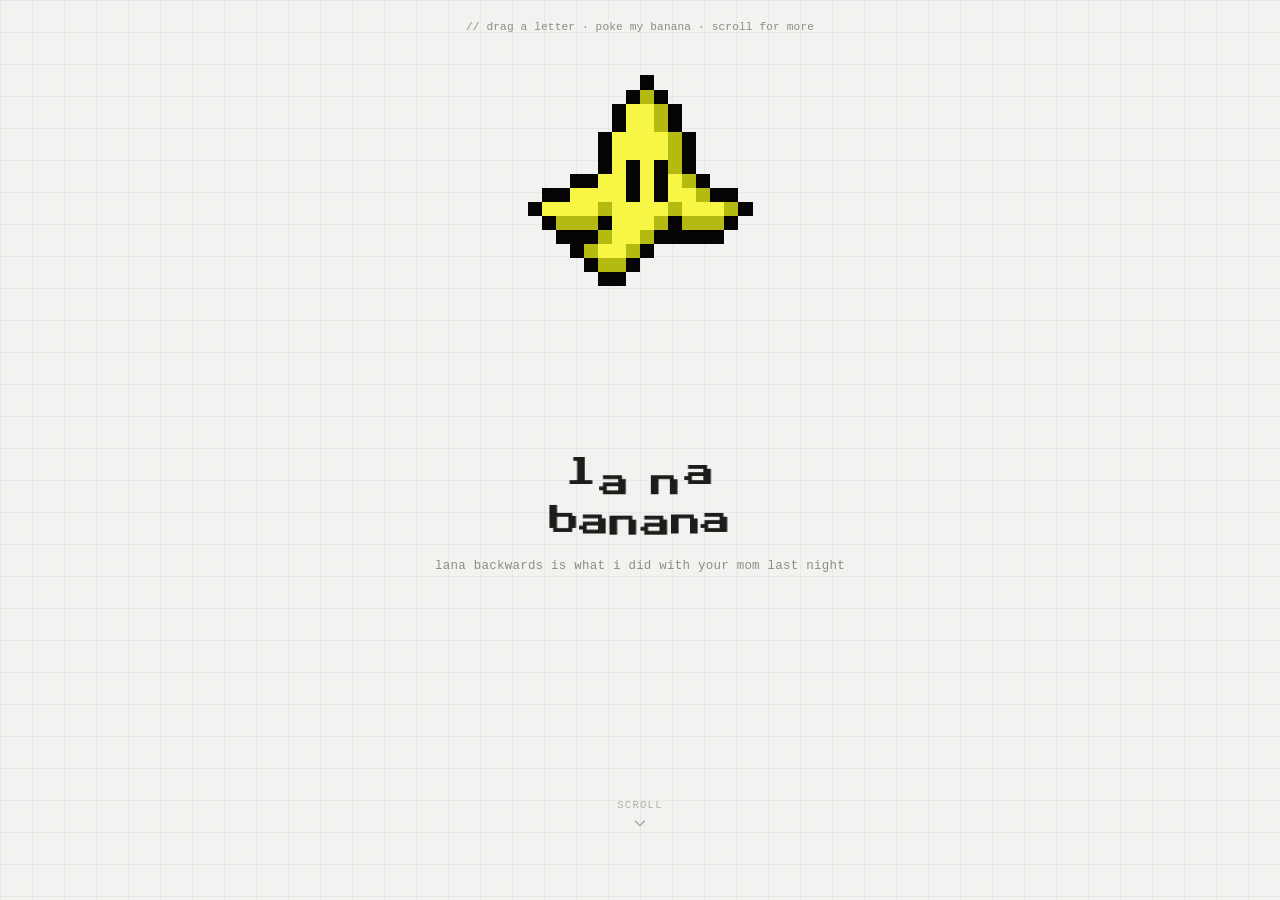
==== commit 16b00224: "s" ====
--- a/index.html
+++ b/index.html
@@ -440,7 +440,7 @@
       /* ---------- Scroll hint ---------- */
       .scroll-hint {
         position: absolute;
-        bottom: calc(7.2rem + env(safe-area-inset-bottom));
+        bottom: calc(4rem + env(safe-area-inset-bottom));
         left: 50%;
         transform: translateX(-50%);
         display: flex;
@@ -482,7 +482,8 @@
 
       @media (max-width: 420px) {
         .scroll-hint {
-          bottom: calc(6rem + env(safe-area-inset-bottom));
+          font-size: 0.56rem;
+          bottom: calc(1.5rem + env(safe-area-inset-bottom));
         }
       }
 
@@ -969,7 +970,7 @@
     <div class="cursor-caret" id="dot"></div>
 
     <div class="topbar" id="topbar">
-      <footer>// drag a letter · tap for a note · scroll for more</footer>
+      <footer>// drag a letter · poke my banana · scroll for more</footer>
     </div>
 
     <div class="snap-container" id="snapContainer">
@@ -1034,14 +1035,6 @@
           </svg>
           <span>scroll</span>
         </button>
-
-
-
-    <div class="controls" id="controls">
-      <button id="gravityBtn">git push --force</button>
-      <button id="shuffleBtn">rm -rf *</button>
-      <button id="noteBtn">cat readme.md</button>
-    </div>
 
     <div class="modal-overlay" id="modalOverlay">
       <div class="modal-card">
@@ -1282,7 +1275,6 @@
 
       // ---------- Scroll container / chrome visibility ----------
       const snapContainer = document.getElementById("snapContainer");
-      const controlsEl = document.getElementById("controls");
       const topbarEl = document.getElementById("topbar");
       const scrollHintEl = document.getElementById("scrollHint");
       const scrollHintUpEl = document.getElementById("scrollHintUp");
@@ -1295,8 +1287,6 @@
 
       function updateChrome() {
         const hero = inHeroView();
-        controlsEl.style.opacity = hero ? "1" : "0";
-        controlsEl.style.pointerEvents = hero ? "auto" : "none";
         topbarEl.style.opacity = hero ? "1" : "0";
         scrollHintEl.style.opacity = hero ? "0.65" : "0";
         scrollHintEl.style.pointerEvents = hero ? "auto" : "none";
@@ -1642,23 +1632,6 @@
       window.addEventListener("pointerup", endDrag);
       window.addEventListener("pointercancel", endDrag);
 
-      // ---------- Buttons ----------
-      const gravityBtn = document.getElementById("gravityBtn");
-      gravityBtn.addEventListener("click", () => {
-        gravityOn = !gravityOn;
-        gravityBtn.textContent = gravityOn ? "git revert" : "git push --force";
-      });
-
-      const shuffleBtn = document.getElementById("shuffleBtn");
-      shuffleBtn.addEventListener("click", () => {
-        letters.forEach((l, i) => {
-          if (l.isSpace) return;
-          l.vx += (Math.random() - 0.5) * 14;
-          l.vy += (Math.random() - 0.5) * 14 - 4;
-          setTimeout(() => popLetter(l, i, false), i * 35);
-        });
-      });
-
       // ---------- Banana click ----------
       if (bananaGif) {
         bananaGif.addEventListener("click", () => {
@@ -1675,7 +1648,6 @@
 
       // ---------- Modal ----------
       const modalOverlay = document.getElementById("modalOverlay");
-      const noteBtn = document.getElementById("noteBtn");
       const modalClose = document.getElementById("modalClose");
 
       function openModal() {
@@ -1685,7 +1657,6 @@
         modalOverlay.classList.remove("active");
       }
 
-      noteBtn.addEventListener("click", openModal);
       modalClose.addEventListener("click", closeModal);
       modalOverlay.addEventListener("click", (e) => {
         if (e.target === modalOverlay) closeModal();
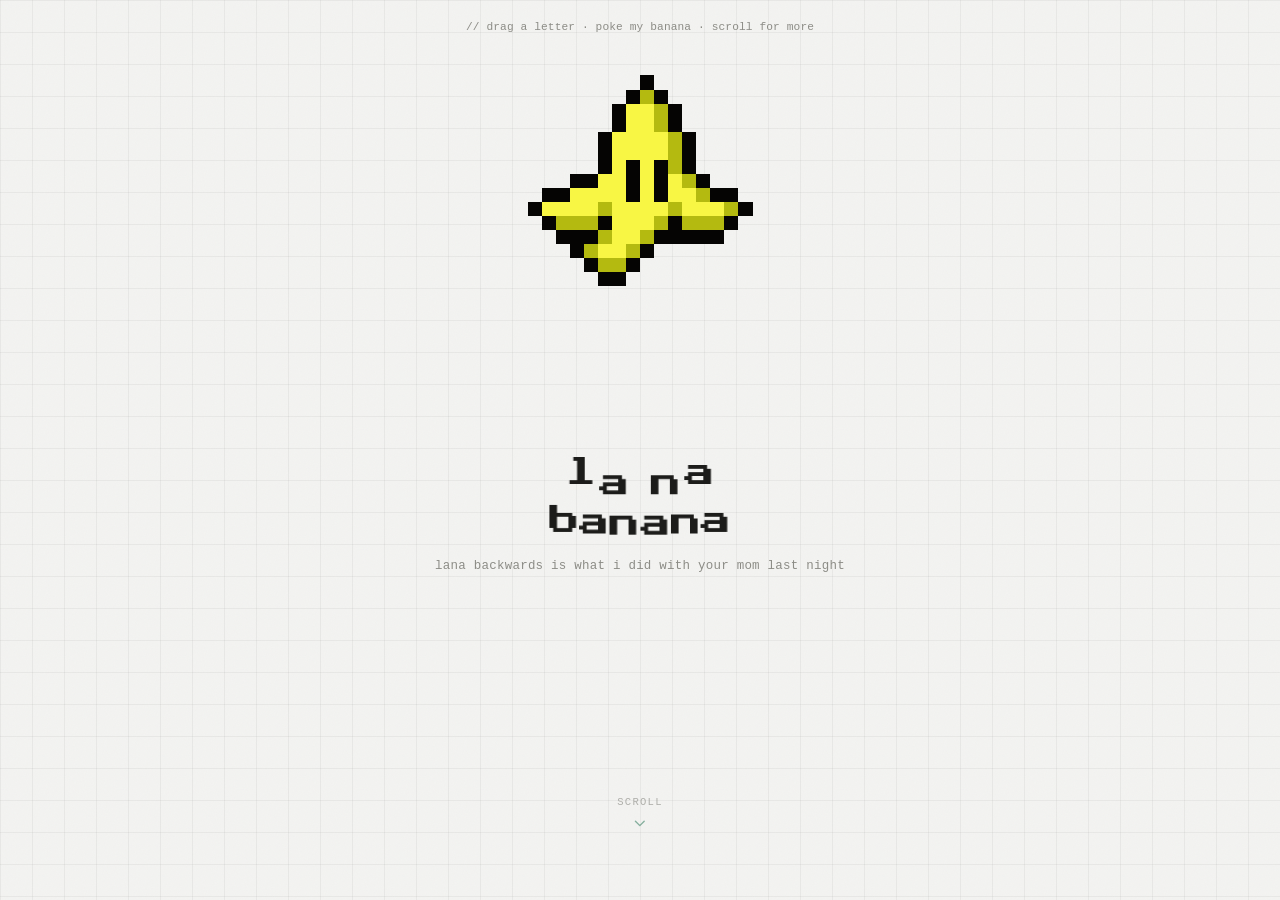
==== commit ee19cc2b: "s" ====
--- a/index.html
+++ b/index.html
@@ -446,7 +446,7 @@
         display: flex;
         flex-direction: column;
         align-items: center;
-        gap: 0.3rem;
+        gap: 0.5rem;
         font-family: var(--mono);
         font-size: 0.66rem;
         letter-spacing: 0.12em;
@@ -483,7 +483,7 @@
       @media (max-width: 420px) {
         .scroll-hint {
           font-size: 0.56rem;
-          bottom: calc(1.5rem + env(safe-area-inset-bottom));
+          bottom: calc(3rem + env(safe-area-inset-bottom));
         }
       }
 
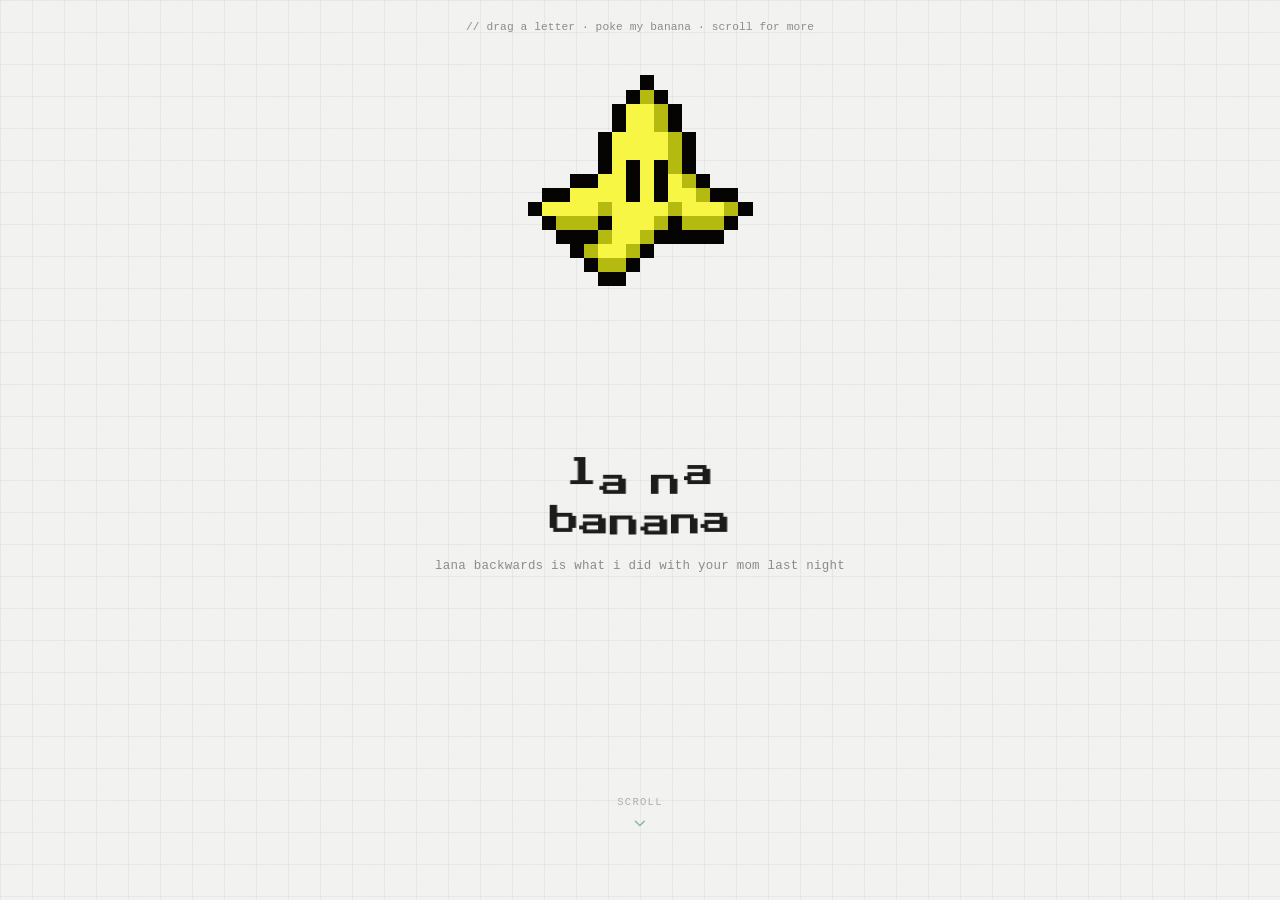
==== commit a13c7cad: "a" ====
--- a/index.html
+++ b/index.html
@@ -19,7 +19,7 @@
       href="data:image/svg+xml,%3Csvg xmlns='http://www.w3.org/2000/svg' viewBox='0 0 64 64'%3E%3Crect width='64' height='64' rx='14' fill='%232f7a5c'/%3E%3Ctext x='9' y='43' font-family='monospace' font-weight='bold' font-size='28' fill='%23fdfdfc'%3E%3E_%3C/text%3E%3C/svg%3E"
     />
     <!-- Primary -->
-    <title>-$</title>
+    <title>Lana</title>
     <meta
       name="description"
       content="Friendly developer, pixel artist, and yuri lover. Building cute projects, apps, websites, and sharing things I enjoy."
@@ -80,6 +80,8 @@
           "SFMono-Regular", Consolas, "Liberation Mono", Menlo, "Courier New",
           monospace;
         --pixel: "Press Start 2P", var(--mono);
+        /* Fallback chain: vh (old browsers) -> dvh (dynamic, most modern) */
+        --vh100: 100vh;
       }
 
       * {
@@ -116,8 +118,16 @@
       }
 
       /* ---------- Scroll container / snap sections ---------- */
+      /* NOTE: 100vh on mobile Chrome is measured against the viewport as if
+         the address/tool bars were hidden. When the bars are actually shown,
+         100vh overshoots the real visible area, which is why bottom-anchored
+         UI (like the scroll hint) used to disappear behind the browser
+         chrome. 100dvh (dynamic viewport height) tracks the *actual* visible
+         viewport and resizes live as the bars show/hide. We keep 100vh as a
+         fallback for old browsers that don't support dvh. */
       .snap-container {
-        height: 100vh;
+        height: 100vh; /* fallback */
+        height: 100dvh; /* real fix for mobile browser chrome */
         overflow-y: scroll;
         scroll-snap-type: y mandatory;
         scroll-behavior: smooth;
@@ -126,7 +136,8 @@
       }
 
       .snap-section {
-        height: 100vh;
+        height: 100vh; /* fallback */
+        height: 100dvh; /* real fix for mobile browser chrome */
         width: 100%;
         scroll-snap-align: start;
         scroll-snap-stop: always;
@@ -483,7 +494,10 @@
       @media (max-width: 420px) {
         .scroll-hint {
           font-size: 0.56rem;
-          bottom: calc(3rem + env(safe-area-inset-bottom));
+          /* Sits above the controls bar (which now also shrinks its own
+             bottom offset at this breakpoint) so the two never overlap on
+             short phone screens. */
+          bottom: calc(2.4rem + env(safe-area-inset-bottom));
         }
       }
 
@@ -596,6 +610,172 @@
         .about-block {
           border-right: none;
         }
+      }
+
+      /* ---------- Decorative pixel-art cherries ---------- */
+      .cherry-sprite {
+        position: absolute;
+        z-index: 2;
+        pointer-events: none;
+        image-rendering: pixelated;
+        image-rendering: -moz-crisp-edges;
+        image-rendering: crisp-edges;
+        opacity: 0.9;
+        filter: drop-shadow(0 3px 4px rgba(0, 0, 0, 0.12));
+        user-select: none;
+      }
+
+      .cherry-1 {
+        top: 9%;
+        left: 8%;
+        width: 34px;
+        transform: rotate(-14deg);
+      }
+
+      .cherry-2 {
+        bottom: 16%;
+        right: 9%;
+        width: 46px;
+        transform: rotate(12deg);
+      }
+
+      .cherry-3 {
+        top: 14%;
+        right: 12%;
+        width: 28px;
+        transform: rotate(20deg);
+      }
+
+      .cherry-4 {
+        bottom: 22%;
+        left: 10%;
+        width: 38px;
+        transform: rotate(-8deg);
+      }
+
+      .cherry-5 {
+        top: 46%;
+        right: 6%;
+        width: 30px;
+        transform: rotate(-22deg);
+      }
+
+      @media (max-width: 600px) {
+        .cherry-sprite {
+          opacity: 0.8;
+        }
+        .cherry-1 {
+          width: 26px;
+          top: 7%;
+          left: 6%;
+        }
+        .cherry-2 {
+          width: 32px;
+          bottom: 20%;
+          right: 7%;
+        }
+        .cherry-3 {
+          width: 20px;
+          top: 10%;
+          right: 8%;
+        }
+        .cherry-4 {
+          width: 26px;
+          bottom: 26%;
+          left: 6%;
+        }
+        .cherry-5 {
+          width: 22px;
+          top: 40%;
+          right: 5%;
+        }
+      }
+
+      /* ---------- Project card (section two) ---------- */
+      .project-card {
+        position: relative;
+        z-index: 3;
+        width: 100%;
+        max-width: 360px;
+        background: var(--card);
+        border: 1px solid var(--line);
+        border-radius: 6px;
+        box-shadow: 0 20px 50px rgba(0, 0, 0, 0.08);
+        font-family: var(--mono);
+        overflow: hidden;
+      }
+
+      .project-titlebar {
+        display: flex;
+        align-items: center;
+        gap: 0.4rem;
+        padding: 0.6rem 0.8rem;
+        background: #ececea;
+        border-bottom: 1px solid var(--line);
+        font-size: 0.7rem;
+        color: var(--dim);
+      }
+
+      .project-titlebar .dot {
+        width: 9px;
+        height: 9px;
+        border-radius: 50%;
+        background: #d9d5cf;
+      }
+
+      .project-body {
+        padding: 1.6rem 1.6rem 1.8rem;
+      }
+
+      .project-name {
+        margin: 0 0 0.45rem;
+        font-size: 1rem;
+        font-weight: 400;
+        letter-spacing: 0.01em;
+        color: var(--ink);
+      }
+
+      .project-desc {
+        margin: 0 0 1.4rem;
+        font-size: 0.78rem;
+        line-height: 1.5;
+        color: var(--dim);
+      }
+
+      .project-links {
+        display: flex;
+        flex-wrap: wrap;
+        gap: 0.5rem;
+      }
+
+      .project-btn {
+        display: inline-flex;
+        align-items: center;
+        font-size: 0.7rem;
+        letter-spacing: 0.01em;
+        color: var(--ink);
+        text-decoration: none;
+        padding: 0.5rem 0.75rem;
+        border: 1px solid var(--line);
+        border-radius: 4px;
+        transition:
+          color 0.2s ease,
+          border-color 0.2s ease,
+          background-color 0.2s ease;
+        touch-action: manipulation;
+      }
+
+      .project-btn::before {
+        content: "$ ";
+        color: var(--accent);
+        opacity: 0.7;
+      }
+
+      .project-btn:hover,
+      .project-btn:focus-visible {
+        color: var(--accent);
+        border-color: var(--accent);
+        background-color: rgba(47, 122, 92, 0.06);
       }
 
       /* ---------- Modal ---------- */
@@ -976,6 +1156,24 @@
     <div class="snap-container" id="snapContainer">
       <!-- ===== Section 1: Hero ===== -->
       <section class="snap-section" id="hero-section">
+        <img
+          src="cherry.png"
+          class="cherry-sprite cherry-1"
+          alt=""
+          aria-hidden="true"
+        />
+        <img
+          src="cherry.png"
+          class="cherry-sprite cherry-2"
+          alt=""
+          aria-hidden="true"
+        />
+        <img
+          src="cherry.png"
+          class="cherry-sprite cherry-3"
+          alt=""
+          aria-hidden="true"
+        />
         <div class="hero">
           <img src="banana.gif" class="banana-gif" alt="Lana Banana" />
 
@@ -1011,7 +1209,7 @@
         </button>
       </section>
 
-      <!-- ===== Section 2: Pixel art ===== -->
+      <!-- ===== Section 2: Projects ===== -->
       <section class="snap-section" id="section-two">
         <button
           class="scroll-hint scroll-hint-up"
@@ -1036,42 +1234,91 @@
           <span>scroll</span>
         </button>
 
-    <div class="modal-overlay" id="modalOverlay">
-      <div class="modal-card">
-        <div class="modal-titlebar">
-          <span class="dot"></span>
-          <span>readme.md</span>
-        </div>
-        <button class="modal-close" id="modalClose" aria-label="Close">
-          &times;
-        </button>
-        <div class="modal-body">
-          <p class="comment">// txt from lana</p>
-          <p class="line1">
-            <span class="kw">const</span> me =
-            <span class="str">"dev, artist, yurilover :3"</span>;
-          </p>
-          <p class="line1"><span class="fn">console</span>.log(me);</p>
-          <p class="comment" style="margin-top: 1rem">
-            Just DM me if you wanna talk, i don't bite (or do i?)
-          </p>
-          <div class="modal-links">
-            <div class="modal-link-row">
+        <img
+          src="cherry.png"
+          class="cherry-sprite cherry-4"
+          alt=""
+          aria-hidden="true"
+        />
+        <img
+          src="cherry.png"
+          class="cherry-sprite cherry-5"
+          alt=""
+          aria-hidden="true"
+        />
+
+        <div class="project-card">
+          <div class="project-titlebar">
+            <span class="dot"></span>
+            <span>lana-bot</span>
+          </div>
+          <div class="project-body">
+            <h3 class="project-name">lana bot</h3>
+            <p class="project-desc">
+              sweet (useful) bot for your discord server
+            </p>
+            <div class="project-links">
               <a
-                class="modal-link"
+                class="project-btn"
+                href="https://www.lannna.ca/lana"
+                target="_blank"
+                rel="noopener noreferrer"
+                >website</a
+              >
+              <a
+                class="project-btn"
+                href="https://discord.gg/B4SuQfKBTf"
+                target="_blank"
+                rel="noopener noreferrer"
+                >support server</a
+              >
+              <a
+                class="project-btn"
                 href="https://github.com/bluenotthecolor"
                 target="_blank"
                 rel="noopener noreferrer"
+                >github</a
               >
-                <svg
-                  viewBox="0 0 16 16"
-                  width="15"
-                  height="15"
-                  aria-hidden="true"
-                >
-                  <path
-                    fill="currentColor"
-                    d="M8 0C3.58 0 0 3.58 0 8c0 3.54 2.29 6.53 5.47 7.59.4.07.55-.17.55-.38
+            </div>
+          </div>
+        </div>
+
+        <div class="modal-overlay" id="modalOverlay">
+          <div class="modal-card">
+            <div class="modal-titlebar">
+              <span class="dot"></span>
+              <span>readme.md</span>
+            </div>
+            <button class="modal-close" id="modalClose" aria-label="Close">
+              &times;
+            </button>
+            <div class="modal-body">
+              <p class="comment">// txt from lana</p>
+              <p class="line1">
+                <span class="kw">const</span> me =
+                <span class="str">"dev, artist, yurilover :3"</span>;
+              </p>
+              <p class="line1"><span class="fn">console</span>.log(me);</p>
+              <p class="comment" style="margin-top: 1rem">
+                Just DM me if you wanna talk, i don't bite (or do i?)
+              </p>
+              <div class="modal-links">
+                <div class="modal-link-row">
+                  <a
+                    class="modal-link"
+                    href="https://github.com/bluenotthecolor"
+                    target="_blank"
+                    rel="noopener noreferrer"
+                  >
+                    <svg
+                      viewBox="0 0 16 16"
+                      width="15"
+                      height="15"
+                      aria-hidden="true"
+                    >
+                      <path
+                        fill="currentColor"
+                        d="M8 0C3.58 0 0 3.58 0 8c0 3.54 2.29 6.53 5.47 7.59.4.07.55-.17.55-.38
                     0-.19-.01-.82-.01-1.49-2.01.37-2.53-.49-2.69-.94-.09-.23-.48-.94-.82-1.13
                     -.28-.15-.68-.52-.01-.53.63-.01 1.08.58 1.23.82.72 1.21 1.87.87 2.33.66.07-.52.28-.87.51-1.07
                     -1.78-.2-3.64-.89-3.64-3.95 0-.87.31-1.59.82-2.15-.08-.2-.36-1.02.08-2.12
@@ -1079,70 +1326,70 @@
                     1.53-1.04 2.2-.82 2.2-.82.44 1.1.16 1.92.08 2.12.51.56.82 1.27.82 2.15
                     0 3.07-1.87 3.75-3.65 3.95.29.25.54.73.54 1.48 0 1.07-.01 1.93-.01
                     2.2 0 .21.15.46.55.38A8.01 8.01 0 0 0 16 8c0-4.42-3.58-8-8-8z"
-                  />
-                </svg>
-                <span>github.com/bluenotthecolor</span>
-              </a>
-              <button
-                class="copy-btn"
-                type="button"
-                data-copy="https://github.com/bluenotthecolor"
-                aria-label="Copy GitHub link"
-              >
-                <svg
-                  class="copy-icon"
-                  viewBox="0 0 16 16"
-                  fill="none"
-                  aria-hidden="true"
-                >
-                  <rect
-                    x="5.5"
-                    y="5.5"
-                    width="8"
-                    height="9"
-                    rx="1.3"
-                    stroke="currentColor"
-                    stroke-width="1.3"
-                  />
-                  <path
-                    d="M3.3 10.2V3.8A1.3 1.3 0 0 1 4.6 2.5h6"
-                    stroke="currentColor"
-                    stroke-width="1.3"
-                    stroke-linecap="round"
-                  />
-                </svg>
-                <svg
-                  class="check-icon"
-                  viewBox="0 0 16 16"
-                  fill="none"
-                  aria-hidden="true"
-                >
-                  <path
-                    d="M3 8.5L6.2 11.5L13 4.5"
-                    stroke="currentColor"
-                    stroke-width="1.6"
-                    stroke-linecap="round"
-                    stroke-linejoin="round"
-                  />
-                </svg>
-              </button>
-            </div>
-            <div class="modal-link-row">
-              <a
-                class="modal-link"
-                href="https://discord.com/users/1244917548898717779"
-                target="_blank"
-                rel="noopener noreferrer"
-              >
-                <svg
-                  viewBox="0 0 16 16"
-                  width="15"
-                  height="15"
-                  aria-hidden="true"
-                >
-                  <path
-                    fill="currentColor"
-                    d="M13.55 2.9A13.4 13.4 0 0 0 10.4 1.9c-.15.27-.31.62-.42.9a12.4 12.4 0 0 0-3.96 0
+                      />
+                    </svg>
+                    <span>github.com/bluenotthecolor</span>
+                  </a>
+                  <button
+                    class="copy-btn"
+                    type="button"
+                    data-copy="https://github.com/bluenotthecolor"
+                    aria-label="Copy GitHub link"
+                  >
+                    <svg
+                      class="copy-icon"
+                      viewBox="0 0 16 16"
+                      fill="none"
+                      aria-hidden="true"
+                    >
+                      <rect
+                        x="5.5"
+                        y="5.5"
+                        width="8"
+                        height="9"
+                        rx="1.3"
+                        stroke="currentColor"
+                        stroke-width="1.3"
+                      />
+                      <path
+                        d="M3.3 10.2V3.8A1.3 1.3 0 0 1 4.6 2.5h6"
+                        stroke="currentColor"
+                        stroke-width="1.3"
+                        stroke-linecap="round"
+                      />
+                    </svg>
+                    <svg
+                      class="check-icon"
+                      viewBox="0 0 16 16"
+                      fill="none"
+                      aria-hidden="true"
+                    >
+                      <path
+                        d="M3 8.5L6.2 11.5L13 4.5"
+                        stroke="currentColor"
+                        stroke-width="1.6"
+                        stroke-linecap="round"
+                        stroke-linejoin="round"
+                      />
+                    </svg>
+                  </button>
+                </div>
+                <div class="modal-link-row">
+                  <a
+                    class="modal-link"
+                    href="https://discord.com/users/1244917548898717779"
+                    target="_blank"
+                    rel="noopener noreferrer"
+                  >
+                    <svg
+                      viewBox="0 0 16 16"
+                      width="15"
+                      height="15"
+                      aria-hidden="true"
+                    >
+                      <path
+                        fill="currentColor"
+                        d="M13.55 2.9A13.4 13.4 0 0 0 10.4 1.9c-.15.27-.31.62-.42.9a12.4 12.4 0 0 0-3.96 0
                     c-.12-.28-.28-.63-.43-.9A13.3 13.3 0 0 0 2.45 2.9C.6 5.66.09 8.35.34 11
                     a13.5 13.5 0 0 0 4.06 2.05c.33-.44.62-.92.86-1.42-.47-.18-.92-.4-1.35-.66
                     .11-.08.22-.17.33-.25a9.6 9.6 0 0 0 8.14 0c.11.08.22.17.33.25
@@ -1151,60 +1398,62 @@
                     0-.68.49-1.24 1.11-1.24.63 0 1.13.57 1.12 1.24 0 .68-.49 1.24-1.12 1.24Zm4.64 0
                     c-.61 0-1.11-.56-1.11-1.24 0-.68.49-1.24 1.11-1.24.63 0 1.13.57 1.12 1.24
                     0 .68-.49 1.24-1.12 1.24Z"
-                  />
-                </svg>
-                <span>discord</span>
-              </a>
-              <button
-                class="copy-btn"
-                type="button"
-                data-copy="https://discord.com/users/1244917548898717779"
-                aria-label="Copy Discord link"
-              >
-                <svg
-                  class="copy-icon"
-                  viewBox="0 0 16 16"
-                  fill="none"
-                  aria-hidden="true"
-                >
-                  <rect
-                    x="5.5"
-                    y="5.5"
-                    width="8"
-                    height="9"
-                    rx="1.3"
-                    stroke="currentColor"
-                    stroke-width="1.3"
-                  />
-                  <path
-                    d="M3.3 10.2V3.8A1.3 1.3 0 0 1 4.6 2.5h6"
-                    stroke="currentColor"
-                    stroke-width="1.3"
-                    stroke-linecap="round"
-                  />
-                </svg>
-                <svg
-                  class="check-icon"
-                  viewBox="0 0 16 16"
-                  fill="none"
-                  aria-hidden="true"
-                >
-                  <path
-                    d="M3 8.5L6.2 11.5L13 4.5"
-                    stroke="currentColor"
-                    stroke-width="1.6"
-                    stroke-linecap="round"
-                    stroke-linejoin="round"
-                  />
-                </svg>
-              </button>
+                      />
+                    </svg>
+                    <span>discord</span>
+                  </a>
+                  <button
+                    class="copy-btn"
+                    type="button"
+                    data-copy="https://discord.com/users/1244917548898717779"
+                    aria-label="Copy Discord link"
+                  >
+                    <svg
+                      class="copy-icon"
+                      viewBox="0 0 16 16"
+                      fill="none"
+                      aria-hidden="true"
+                    >
+                      <rect
+                        x="5.5"
+                        y="5.5"
+                        width="8"
+                        height="9"
+                        rx="1.3"
+                        stroke="currentColor"
+                        stroke-width="1.3"
+                      />
+                      <path
+                        d="M3.3 10.2V3.8A1.3 1.3 0 0 1 4.6 2.5h6"
+                        stroke="currentColor"
+                        stroke-width="1.3"
+                        stroke-linecap="round"
+                      />
+                    </svg>
+                    <svg
+                      class="check-icon"
+                      viewBox="0 0 16 16"
+                      fill="none"
+                      aria-hidden="true"
+                    >
+                      <path
+                        d="M3 8.5L6.2 11.5L13 4.5"
+                        stroke="currentColor"
+                        stroke-width="1.6"
+                        stroke-linecap="round"
+                        stroke-linejoin="round"
+                      />
+                    </svg>
+                  </button>
+                </div>
+              </div>
             </div>
           </div>
         </div>
-      </div>
+
+        <div class="copy-toast" id="copyToast">copied to clipboard</div>
+      </section>
     </div>
-
-    <div class="copy-toast" id="copyToast">copied to clipboard</div>
 
     <script>
       const isCoarsePointer = window.matchMedia(
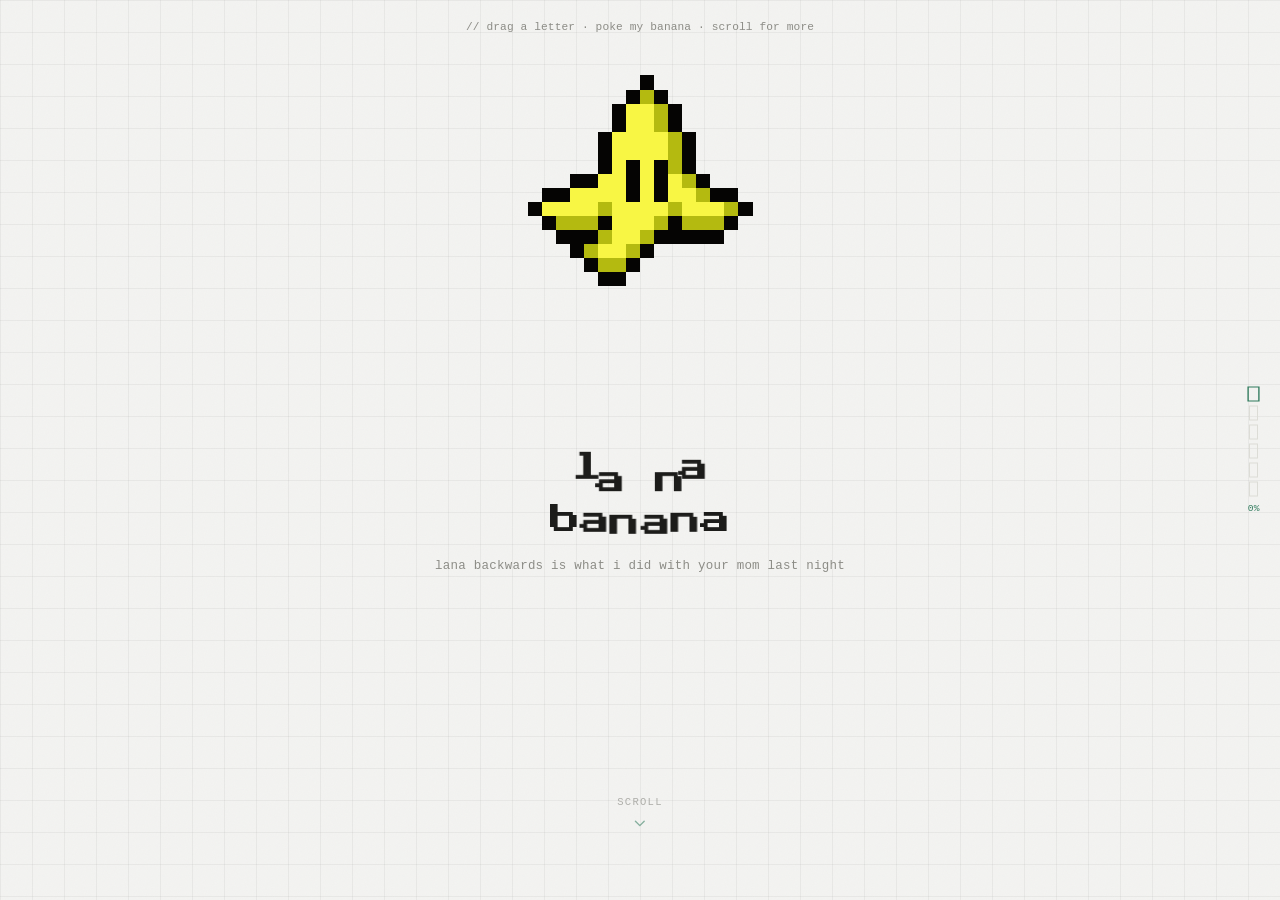
==== commit 8ec74ecd: "a" ====
--- a/index.html
+++ b/index.html
@@ -100,6 +100,15 @@
         -webkit-touch-callout: none;
       }
 
+      /* Native scrollbars are hidden site-wide — the custom pixel meter
+         (.pixel-meter) is the visual scroll indicator instead. */
+      * {
+        scrollbar-width: none;
+      }
+      *::-webkit-scrollbar {
+        display: none;
+      }
+
       body {
         position: relative;
         font-family: var(--mono);
@@ -445,6 +454,89 @@
         .controls button {
           font-size: 0.66rem;
           padding: 0.45rem 0.6rem;
+        }
+      }
+
+      /* ---------- Pixel meter (custom scroll indicator) ----------
+         Retro "life bar" style readout that replaces the native
+         scrollbar: a stack of blocky segments that fill in with the
+         accent color as you scroll, plus a little blinking terminal
+         caret riding at the current position. */
+      .pixel-meter {
+        position: fixed;
+        top: 50%;
+        right: calc(0.9rem + env(safe-area-inset-right));
+        transform: translateY(-50%);
+        z-index: 6;
+        display: flex;
+        flex-direction: column;
+        align-items: center;
+        gap: 4px;
+        padding: 10px 6px;
+        cursor: pointer;
+        touch-action: manipulation;
+      }
+
+      .pixel-meter-seg {
+        width: 9px;
+        height: 15px;
+        background: transparent;
+        border: 1.5px solid var(--line);
+        transition:
+          background-color 0.15s ease,
+          border-color 0.15s ease,
+          transform 0.15s ease;
+      }
+
+      .pixel-meter-seg.filled {
+        background: var(--accent);
+        border-color: var(--accent);
+      }
+
+      .pixel-meter-seg.current {
+        border-color: var(--accent);
+        transform: scaleX(1.35);
+      }
+
+      .pixel-meter:hover .pixel-meter-seg {
+        border-color: var(--dim);
+      }
+
+      .pixel-meter:hover .pixel-meter-seg.filled,
+      .pixel-meter:hover .pixel-meter-seg.current {
+        border-color: var(--accent);
+      }
+
+      .pixel-meter-caret {
+        margin-top: 2px;
+        font-family: var(--mono);
+        font-size: 0.6rem;
+        letter-spacing: 0.02em;
+        color: var(--accent);
+        animation: caretBlink 1.1s step-end infinite;
+        user-select: none;
+      }
+
+      @keyframes caretBlink {
+        0%,
+        49% {
+          opacity: 1;
+        }
+        50%,
+        100% {
+          opacity: 0;
+        }
+      }
+
+      @media (max-width: 480px) {
+        .pixel-meter {
+          right: calc(0.5rem + env(safe-area-inset-right));
+          gap: 3px;
+          padding: 8px 4px;
+        }
+        .pixel-meter-seg {
+          width: 7px;
+          height: 12px;
         }
       }
 
@@ -691,93 +783,6 @@
         }
       }
 
-      /* ---------- Project card (section two) ---------- */
-      .project-card {
-        position: relative;
-        z-index: 3;
-        width: 100%;
-        max-width: 360px;
-        background: var(--card);
-        border: 1px solid var(--line);
-        border-radius: 6px;
-        box-shadow: 0 20px 50px rgba(0, 0, 0, 0.08);
-        font-family: var(--mono);
-        overflow: hidden;
-      }
-
-      .project-titlebar {
-        display: flex;
-        align-items: center;
-        gap: 0.4rem;
-        padding: 0.6rem 0.8rem;
-        background: #ececea;
-        border-bottom: 1px solid var(--line);
-        font-size: 0.7rem;
-        color: var(--dim);
-      }
-
-      .project-titlebar .dot {
-        width: 9px;
-        height: 9px;
-        border-radius: 50%;
-        background: #d9d5cf;
-      }
-
-      .project-body {
-        padding: 1.6rem 1.6rem 1.8rem;
-      }
-
-      .project-name {
-        margin: 0 0 0.45rem;
-        font-size: 1rem;
-        font-weight: 400;
-        letter-spacing: 0.01em;
-        color: var(--ink);
-      }
-
-      .project-desc {
-        margin: 0 0 1.4rem;
-        font-size: 0.78rem;
-        line-height: 1.5;
-        color: var(--dim);
-      }
-
-      .project-links {
-        display: flex;
-        flex-wrap: wrap;
-        gap: 0.5rem;
-      }
-
-      .project-btn {
-        display: inline-flex;
-        align-items: center;
-        font-size: 0.7rem;
-        letter-spacing: 0.01em;
-        color: var(--ink);
-        text-decoration: none;
-        padding: 0.5rem 0.75rem;
-        border: 1px solid var(--line);
-        border-radius: 4px;
-        transition:
-          color 0.2s ease,
-          border-color 0.2s ease,
-          background-color 0.2s ease;
-        touch-action: manipulation;
-      }
-
-      .project-btn::before {
-        content: "$ ";
-        color: var(--accent);
-        opacity: 0.7;
-      }
-
-      .project-btn:hover,
-      .project-btn:focus-visible {
-        color: var(--accent);
-        border-color: var(--accent);
-        background-color: rgba(47, 122, 92, 0.06);
-      }
-
       /* ---------- Modal ---------- */
       .modal-overlay {
         position: fixed;
@@ -1148,6 +1153,23 @@
 
     <div class="cursor-box" id="ring"></div>
     <div class="cursor-caret" id="dot"></div>
+
+    <div
+      class="pixel-meter"
+      id="pixelMeter"
+      aria-label="Scroll position"
+      role="slider"
+      aria-valuemin="0"
+      aria-valuemax="100"
+    >
+      <div class="pixel-meter-seg" data-i="0"></div>
+      <div class="pixel-meter-seg" data-i="1"></div>
+      <div class="pixel-meter-seg" data-i="2"></div>
+      <div class="pixel-meter-seg" data-i="3"></div>
+      <div class="pixel-meter-seg" data-i="4"></div>
+      <div class="pixel-meter-seg" data-i="5"></div>
+      <div class="pixel-meter-caret" id="pixelMeterCaret">0%</div>
+    </div>
 
     <div class="topbar" id="topbar">
       <footer>// drag a letter · poke my banana · scroll for more</footer>
@@ -1246,42 +1268,6 @@
           alt=""
           aria-hidden="true"
         />
-
-        <div class="project-card">
-          <div class="project-titlebar">
-            <span class="dot"></span>
-            <span>lana-bot</span>
-          </div>
-          <div class="project-body">
-            <h3 class="project-name">lana bot</h3>
-            <p class="project-desc">
-              sweet (useful) bot for your discord server
-            </p>
-            <div class="project-links">
-              <a
-                class="project-btn"
-                href="https://www.lannna.ca/lana"
-                target="_blank"
-                rel="noopener noreferrer"
-                >website</a
-              >
-              <a
-                class="project-btn"
-                href="https://discord.gg/B4SuQfKBTf"
-                target="_blank"
-                rel="noopener noreferrer"
-                >support server</a
-              >
-              <a
-                class="project-btn"
-                href="https://github.com/bluenotthecolor"
-                target="_blank"
-                rel="noopener noreferrer"
-                >github</a
-              >
-            </div>
-          </div>
-        </div>
 
         <div class="modal-overlay" id="modalOverlay">
           <div class="modal-card">
@@ -1549,6 +1535,54 @@
       });
       updateChrome();
 
+      // ---------- Pixel meter (custom scroll indicator) ----------
+      const pixelMeter = document.getElementById("pixelMeter");
+      const pixelMeterCaret = document.getElementById("pixelMeterCaret");
+      const pixelMeterSegs = pixelMeter
+        ? Array.from(pixelMeter.querySelectorAll(".pixel-meter-seg"))
+        : [];
+
+      function updatePixelMeter() {
+        if (!pixelMeter) return;
+        const max = snapContainer.scrollHeight - snapContainer.clientHeight;
+        const pct = max > 0 ? snapContainer.scrollTop / max : 0;
+        const filledCount = Math.round(pct * pixelMeterSegs.length);
+        const currentIndex = Math.min(
+          pixelMeterSegs.length - 1,
+          Math.floor(pct * pixelMeterSegs.length),
+        );
+        pixelMeterSegs.forEach((seg, i) => {
+          seg.classList.toggle("filled", i < filledCount);
+          seg.classList.toggle("current", i === currentIndex);
+        });
+        pixelMeterCaret.textContent = Math.round(pct * 100) + "%";
+        pixelMeter.setAttribute("aria-valuenow", Math.round(pct * 100));
+      }
+
+      snapContainer.addEventListener("scroll", updatePixelMeter, {
+        passive: true,
+      });
+      updatePixelMeter();
+      window.addEventListener("resize", () => {
+        clearTimeout(resizeTimer);
+        resizeTimer = setTimeout(updatePixelMeter, 120);
+      });
+
+      // Click/tap a segment to jump proportionally through the page
+      if (pixelMeter) {
+        pixelMeter.addEventListener("click", (e) => {
+          const seg = e.target.closest(".pixel-meter-seg");
+          if (!seg) return;
+          const idx = parseInt(seg.getAttribute("data-i"), 10);
+          const max = snapContainer.scrollHeight - snapContainer.clientHeight;
+          const targetPct = (idx + 0.5) / pixelMeterSegs.length;
+          snapContainer.scrollTo({
+            top: targetPct * max,
+            behavior: "smooth",
+          });
+        });
+      }
+
       scrollHintEl.addEventListener("click", () => {
         nextSection.scrollIntoView({ behavior: "smooth" });
       });
@@ -1591,7 +1625,7 @@
 
         document
           .querySelectorAll(
-            ".letter:not(.space), .controls button, .modal-close, a, .copy-btn, .banana-gif, .scroll-hint",
+            ".letter:not(.space), .controls button, .modal-close, a, .copy-btn, .banana-gif, .scroll-hint, .pixel-meter-seg",
           )
           .forEach((el) => {
             el.addEventListener("pointerenter", (e) => {
@@ -1817,7 +1851,8 @@
             e.target.closest(".topbar") ||
             e.target.closest(".modal-overlay") ||
             e.target.closest(".banana-gif") ||
-            e.target.closest(".scroll-hint")
+            e.target.closest(".scroll-hint") ||
+            e.target.closest(".pixel-meter")
           )
             return;
 
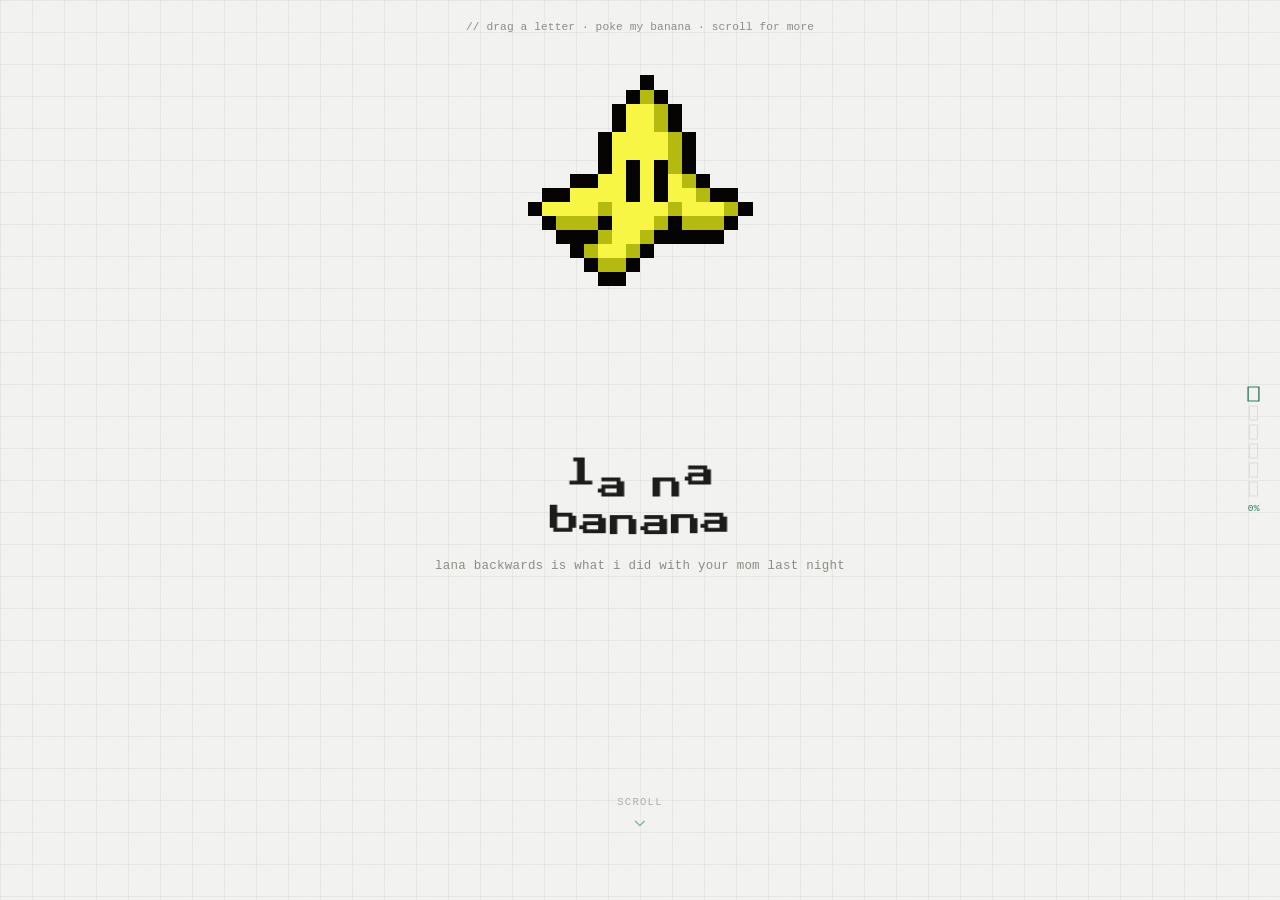
==== commit 01b70093: "a" ====
--- a/index.html
+++ b/index.html
@@ -28,7 +28,7 @@
     <!-- Open Graph (Discord, Facebook, LinkedIn, etc.) -->
     <meta property="og:type" content="website" />
     <meta property="og:site_name" content="Lana" />
-    <meta property="og:title" content="-$" />
+    <meta property="og:title" content="lana" />
     <meta
       property="og:description"
       content="Friendly developer, pixel artist, and yuri lover. Building cute projects, apps, websites, and sharing things I enjoy."
@@ -46,7 +46,7 @@
 
     <!-- Twitter / X -->
     <meta name="twitter:card" content="summary_large_image" />
-    <meta name="twitter:title" content="-$" />
+    <meta name="twitter:title" content="lana" />
     <meta
       name="twitter:description"
       content="Friendly developer, pixel artist, and yuri lover. Building cute projects, apps, websites, and sharing things I enjoy."
